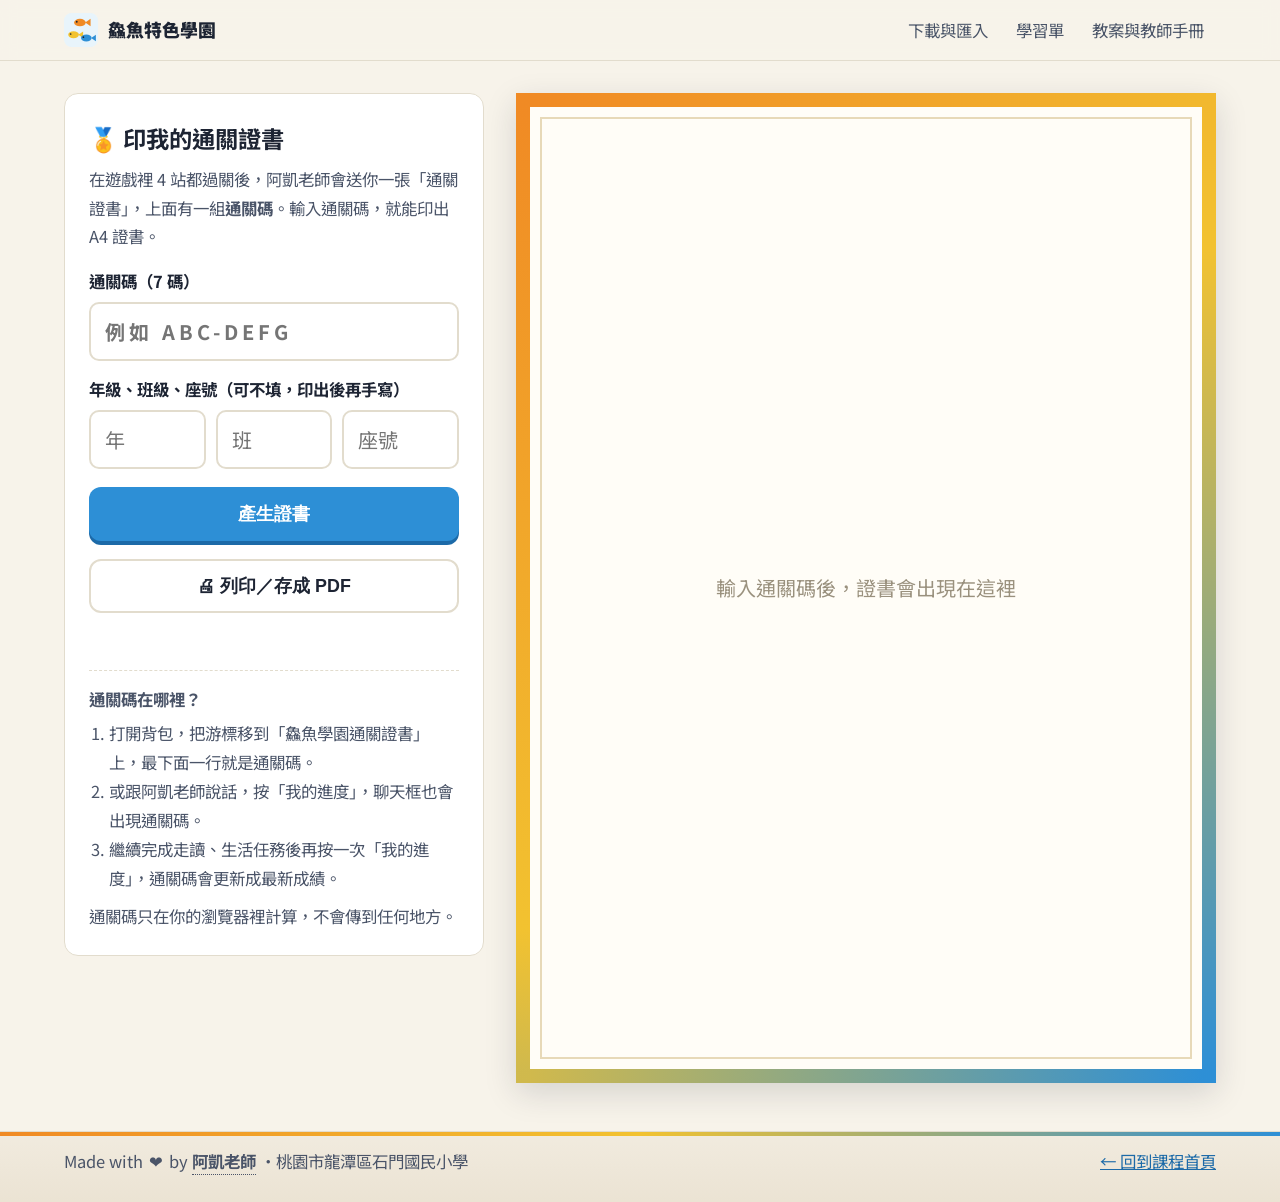
==== certificate.html @ 9cf29770 "feat: 課程網站 v1.2.0，新增通關證書列印頁、教案與教師手冊、遊戲實景截圖 - 印通關證書：輸入遊戲中的 7 碼通關碼，產生含校徽的 A4 證書（只在瀏覽器計算，不傳送資料） - 教案與教師" ====
<!doctype html>
<html lang="zh-Hant-TW">
<head>
<meta charset="utf-8">
<meta name="viewport" content="width=device-width, initial-scale=1">
<title>通關證書｜鱻魚特色學園</title>
<meta name="description" content="輸入在 Minecraft 教育版「鱻魚特色學園」拿到的通關碼，印出自己的 A4 通關證書。">
<link rel="icon" href="assets/icon.svg" type="image/svg+xml">
<link rel="preconnect" href="https://fonts.googleapis.com">
<link rel="preconnect" href="https://fonts.gstatic.com" crossorigin>
<link href="https://fonts.googleapis.com/css2?family=Noto+Sans+TC:wght@400;700;900&family=Noto+Serif+TC:wght@700;900&display=swap" rel="stylesheet">
<link rel="stylesheet" href="style.css?v=1.2.0">
<style>
  .cert-page { display: grid; grid-template-columns: minmax(300px, 420px) 1fr; gap: 32px; align-items: start; padding-top: 32px; padding-bottom: 48px; }
  .cert-form { background: var(--paper); border: 1px solid var(--line); border-radius: var(--radius); padding: 24px; position: sticky; top: 84px; }
  .cert-form h1 { font-size: var(--fs-lg); margin: 0 0 6px; }
  .cert-form p { color: var(--ink-soft); font-size: var(--fs-sm); margin: 0 0 16px; }
  .cert-form label { display: block; font-weight: 700; margin: 14px 0 6px; font-size: var(--fs-sm); }
  .cert-form input { width: 100%; font: inherit; font-size: var(--fs-md); padding: 10px 14px; border: 2px solid var(--line); border-radius: 10px; min-height: 48px; background: #fff; }
  .cert-form input:focus { outline: none; border-color: var(--water); }
  #code { letter-spacing: .2em; text-transform: uppercase; font-weight: 700; }
  .who-row { display: grid; grid-template-columns: repeat(3, 1fr); gap: 10px; }
  .cert-form .btn { width: 100%; justify-content: center; margin-top: 18px; }
  .msg { margin-top: 12px; font-size: var(--fs-sm); min-height: 1.6em; }
  .msg.err { color: #b3352a; font-weight: 700; }
  .how { margin-top: 18px; padding-top: 14px; border-top: 1px dashed var(--line); font-size: var(--fs-sm); color: var(--ink-soft); }
  .how ol { padding-left: 20px; margin: 6px 0 0; }

  /* 證書本體：A4 直式比例 */
  .cert-wrap { display: flex; justify-content: center; }
  .cert { width: min(100%, 820px); aspect-ratio: 210 / 297; background: #fffdf7; position: relative; padding: 6% 7%; box-shadow: 0 10px 30px rgba(29, 36, 51, .15);
          border: 14px solid transparent; border-image: linear-gradient(135deg, var(--fish), var(--sun), var(--water)) 1; display: flex; flex-direction: column; }
  .cert::before { content: ""; position: absolute; inset: 10px; border: 2px solid #e7d9b8; pointer-events: none; }
  .cert .top { display: flex; align-items: center; justify-content: center; gap: 16px; }
  .cert .top img { width: clamp(56px, 10%, 90px); height: auto; }
  .cert .school { font-family: "Noto Serif TC", serif; font-size: clamp(1rem, 2.2vw, 1.5rem); font-weight: 900; color: var(--ink); }
  .cert h2 { font-family: "Noto Serif TC", serif; text-align: center; font-size: clamp(1.8rem, 5vw, 3.2rem); margin: 4% 0 1%; letter-spacing: .12em; color: #8a5a12; }
  .cert .sub2 { text-align: center; color: var(--ink-soft); font-size: clamp(.85rem, 1.6vw, 1.05rem); margin: 0 0 4%; }
  .cert .name { text-align: center; font-size: clamp(1rem, 2.4vw, 1.5rem); margin: 0 0 3%; }
  .cert .name b { display: inline-block; min-width: 3em; border-bottom: 2px solid var(--ink); text-align: center; }
  .cert .lead2 { font-size: clamp(.9rem, 1.9vw, 1.15rem); margin: 0 0 2%; }
  .cert table { width: 100%; border-collapse: collapse; font-size: clamp(.85rem, 1.8vw, 1.1rem); }
  .cert td { padding: 1.1% 2%; border-bottom: 1px dashed #e2d6bd; }
  .cert td:last-child { text-align: right; font-weight: 700; white-space: nowrap; }
  .cert .ok { color: #2f7d32; } .cert .no { color: #a0a0a0; }
  .cert .foot { margin-top: auto; display: flex; justify-content: space-between; align-items: flex-end; gap: 12px; font-size: clamp(.8rem, 1.6vw, 1rem); }
  .cert .sign { text-align: right; }
  .cert .sign strong { font-family: "Noto Serif TC", serif; font-size: clamp(1rem, 2.2vw, 1.4rem); }
  .cert .code { color: #8a8a8a; font-size: clamp(.7rem, 1.3vw, .85rem); }
  .cert.empty { display: grid; place-items: center; color: #9a917e; text-align: center; font-size: var(--fs-md); }
  @media (max-width: 900px) { .cert-page { grid-template-columns: 1fr; } .cert-form { position: static; } }
  @media print {
    @page { size: A4; margin: 0; }
    html, body { background: #fff; }
    .topbar, .cert-form, .site-footer, .legal { display: none !important; }
    .cert-page { display: block; padding: 0; max-width: none; }
    .cert { width: 210mm; height: 297mm; aspect-ratio: auto; box-shadow: none; padding: 18mm 20mm; }
    .cert table { font-size: 13pt; } .cert h2 { font-size: 34pt; } .cert .school { font-size: 16pt; }
    .cert .name { font-size: 16pt; } .cert .lead2 { font-size: 13pt; } .cert .foot { font-size: 12pt; }
    * { -webkit-print-color-adjust: exact; print-color-adjust: exact; }
  }
</style>
</head>
<body>
<header class="topbar">
  <div class="wrap">
    <a class="brand" href="index.html"><img src="assets/icon.svg" alt="">鱻魚特色學園</a>
    <nav class="topnav" aria-label="頁面導覽">
      <a href="index.html#download">下載與匯入</a>
      <a href="sheets.html">學習單</a>
      <a href="lesson.html">教案與教師手冊</a>
    </nav>
  </div>
</header>

<main class="wrap cert-page">
  <form class="cert-form" id="form" autocomplete="off">
    <h1>🏅 印我的通關證書</h1>
    <p>在遊戲裡 4 站都過關後，阿凱老師會送你一張「通關證書」，上面有一組<strong>通關碼</strong>。輸入通關碼，就能印出 A4 證書。</p>
    <label for="code">通關碼（7 碼）</label>
    <input id="code" inputmode="text" maxlength="9" placeholder="例如 ABC-DEFG" required>
    <label>年級、班級、座號（可不填，印出後再手寫）</label>
    <div class="who-row">
      <input id="grade" inputmode="numeric" maxlength="2" placeholder="年">
      <input id="cls" inputmode="numeric" maxlength="3" placeholder="班">
      <input id="seat" inputmode="numeric" maxlength="3" placeholder="座號">
    </div>
    <button class="btn btn-main" type="submit">產生證書</button>
    <button class="btn btn-ghost" type="button" id="print" disabled>🖨 列印／存成 PDF</button>
    <div class="msg" id="msg" role="status"></div>
    <div class="how">
      <strong>通關碼在哪裡？</strong>
      <ol>
        <li>打開背包，把游標移到「鱻魚學園通關證書」上，最下面一行就是通關碼。</li>
        <li>或跟阿凱老師說話，按「我的進度」，聊天框也會出現通關碼。</li>
        <li>繼續完成走讀、生活任務後再按一次「我的進度」，通關碼會更新成最新成績。</li>
      </ol>
      <p style="margin:10px 0 0">通關碼只在你的瀏覽器裡計算，不會傳到任何地方。</p>
    </div>
  </form>

  <div class="cert-wrap">
    <article class="cert empty" id="cert"><div>輸入通關碼後，證書會出現在這裡</div></article>
  </div>
</main>

<footer class="site-footer">
  <div class="footer-bottom">
    <p class="site-credit">Made with <span class="site-credit__heart" aria-label="愛心">❤️</span> by
      <a href="https://www.smes.tyc.edu.tw/modules/school/index.php?department_id=2&zone_id=0&page_id=2&content_id=11&type=news&from_op=all_news#a5" target="_blank" rel="noopener noreferrer" class="site-credit__author">阿凱老師</a>
      <span class="footer-school"><span class="footer-dot" aria-hidden="true">・</span>桃園市龍潭區石門國民小學</span></p>
    <p><a href="index.html">← 回到課程首頁</a></p>
  </div>
</footer>

<script>
  // 解碼規則和遊戲裡的 certCode()（scripts/akai-gm.src.js）一致，改一邊要一起改另一邊
  const ABC = '23456789ABCDEFGHJKLMNPQRSTUVWXYZ';
  const FIELDS = [['stations', 5], ['landmarks', 7], ['walk', 8], ['recycle', 100], ['power', 2], ['eco', 5], ['walk100m', 100], ['solar', 2], ['ac', 2]];
  const M = 134217728n, A = 48271n, B = 9177n;
  let inv = A; for (let i = 0; i < 6; i++) inv = (inv * (2n - A * inv)) % M;   // A 的模反元素（2^27，A 為奇數）
  inv = ((inv % M) + M) % M;
  function decode(raw) {
    const s = raw.toUpperCase().replace(/[^0-9A-Z]/g, '');
    if (s.length !== 7) return null;
    const d = [...s].map((c) => ABC.indexOf(c));
    if (d.some((x) => x < 0)) return null;
    const check = d.slice(0, 6).reduce((t, x, i) => t + x * (i + 1), 0) % 32;
    if (check !== d[6]) return null;
    let n = 0n; for (const x of d.slice(0, 6)) n = n * 32n + BigInt(x);
    if (n >= M) return null;
    n = (((n - B) % M + M) % M) * inv % M;
    const out = {};
    for (const [k, r] of [...FIELDS].reverse()) { out[k] = Number(n % BigInt(r)); n /= BigInt(r); }
    return n === 0n ? out : null;
  }
  const $ = (id) => document.getElementById(id);
  const esc = (s) => String(s).replace(/[&<>"]/g, (c) => ({ '&': '&amp;', '<': '&lt;', '>': '&gt;', '"': '&quot;' }[c]));
  const mark = (b) => b ? '<span class="ok">✔ 完成</span>' : '<span class="no">－</span>';
  function render(v, code) {
    const today = new Date();
    const roc = `中華民國 ${today.getFullYear() - 1911} 年 ${today.getMonth() + 1} 月 ${today.getDate()} 日`;
    const blank = (x) => x ? esc(x) : '&nbsp;&nbsp;&nbsp;';
    $('cert').className = 'cert';
    $('cert').innerHTML = `
      <div class="top"><img src="assets/school-logo.png" alt="石門國小校徽"><span class="school">桃園市龍潭區石門國民小學</span></div>
      <h2>通關證書</h2>
      <p class="sub2">Minecraft 教育版・鱻魚特色學園</p>
      <p class="name"><b>${blank($('grade').value)}</b> 年 <b>${blank($('cls').value)}</b> 班 <b>${blank($('seat').value)}</b> 號</p>
      <p class="lead2">在「鱻魚特色學園」課程世界中，完成了以下挑戰：</p>
      <table>
        <tr><td>鱻魚學園 4 站闖關</td><td>${v.stations} / 4 站</td></tr>
        <tr><td>石門地圖景點打卡</td><td>${v.landmarks} / 6 個</td></tr>
        <tr><td>環境教育走讀</td><td>${v.walk} / 7 站</td></tr>
        <tr><td>垃圾分類</td><td>${v.recycle >= 99 ? '99 件以上' : v.recycle + ' 件'}</td></tr>
        <tr><td>隨手關燈</td><td>${mark(v.power)}</td></tr>
        <tr><td>冷氣調到 26～28 度</td><td>${mark(v.ac)}</td></tr>
        <tr><td>太陽能小站</td><td>${mark(v.solar)}</td></tr>
        <tr><td>生態觀察家</td><td>${v.eco} / 4 種生物</td></tr>
        <tr><td>綠色交通（步行）</td><td>約 ${(v.walk100m * 100).toLocaleString()} 公尺</td></tr>
      </table>
      <div class="foot">
        <div><div>${roc}</div><div class="code">通關碼 ${esc(code)}</div></div>
        <div class="sign">頒發<br><strong>關主 阿凱老師</strong></div>
      </div>`;
    $('print').disabled = false;
  }
  $('code').addEventListener('input', (e) => {
    const s = e.target.value.toUpperCase().replace(/[^0-9A-Z]/g, '').slice(0, 7);
    e.target.value = s.length > 3 ? `${s.slice(0, 3)}-${s.slice(3)}` : s;
  });
  $('form').addEventListener('submit', (e) => {
    e.preventDefault();
    const v = decode($('code').value);
    if (!v) { $('msg').className = 'msg err'; $('msg').textContent = '通關碼不正確，請再對一次（共 7 碼，不會有 0、1、I、O）'; return; }
    $('msg').className = 'msg'; $('msg').textContent = '證書做好了！可以按「列印／存成 PDF」。';
    render(v, $('code').value);
    if (innerWidth < 900) $('cert').scrollIntoView({ behavior: 'smooth', block: 'start' });
  });
  $('print').addEventListener('click', () => window.print());
</script>
</body>
</html>
---- style.css ----
/* 鱻魚特色學園 課程入口網站 */
:root {
  --bg: #f7f3ea;
  --paper: #ffffff;
  --ink: #1d2433;
  --ink-soft: #4a5468;
  --line: #e2dccd;
  --water: #2d8fd6;
  --water-deep: #1c6aa8;
  --fish: #f08a24;
  --sun: #f2c230;
  --leaf: #4f9a4a;
  --red: #d9483b;
  --radius: 14px;
  /* 桌機善用寬度：1900px 螢幕每側留白約 3%，不再擠在 1120px 窄欄 */
  --max: min(1360px, 94vw);
  /* 字級階梯（rem，跟著根字級在平板／桌機一起放大） */
  --fs-xs: .9rem;
  --fs-sm: .92rem;
  --fs-base: 1rem;
  --fs-md: 1.12rem;
  --fs-lg: 1.3rem;
}
* { box-sizing: border-box; }
html { scroll-behavior: smooth; font-size: var(--fs-base); }
@media (min-width: 768px) { html { font-size: var(--fs-base); } }
@media (min-width: 1200px) { html { font-size: var(--fs-md); } }
body {
  margin: 0;
  background: var(--bg);
  color: var(--ink);
  font: var(--fs-base)/1.75 "Noto Sans TC", system-ui, -apple-system, "Microsoft JhengHei", sans-serif;
}
img { max-width: 100%; display: block; }
a { color: var(--water-deep); }
.wrap { max-width: var(--max); margin: 0 auto; padding: 0 clamp(16px, 2vw, 28px); }

/* 頂部導覽 */
.topbar { position: sticky; top: 0; z-index: 10; background: rgba(247, 243, 234, .92); backdrop-filter: blur(8px); border-bottom: 1px solid var(--line); }
.topbar .wrap { display: flex; align-items: center; gap: 16px; min-height: 60px; }
.brand { display: flex; align-items: center; gap: 10px; font-weight: 900; text-decoration: none; color: var(--ink); white-space: nowrap; }
.brand img { width: 34px; height: 34px; }
.topnav { display: flex; gap: 4px; margin-left: auto; overflow-x: auto; scrollbar-width: none; }
.topnav::-webkit-scrollbar { display: none; }
.topnav a { padding: 6px 12px; border-radius: 999px; text-decoration: none; color: var(--ink-soft); font-size: var(--fs-sm); white-space: nowrap; }
.topnav a:hover { background: #ebe4d4; color: var(--ink); }

/* 首屏 */
.hero { padding: 56px 0 40px; }
.hero .stats { margin-top: 36px; }
.hero .hero-grid { display: grid; grid-template-columns: 1.05fr 1fr; gap: 44px; align-items: center; }
.eyebrow { display: inline-block; font-size: var(--fs-sm); font-weight: 700; color: var(--water-deep); background: #dcecf8; padding: 4px 12px; border-radius: 999px; }
.hero h1 { font-size: clamp(2.4rem, 5vw, 3.8rem); line-height: 1.15; margin: 14px 0 12px; letter-spacing: .02em; }
.hero h1 .fishword { color: var(--fish); }
.hero p.lead { font-size: var(--fs-md); color: var(--ink-soft); margin: 0 0 24px; }
.cta { display: flex; flex-wrap: wrap; gap: 12px; }
.btn { display: inline-flex; align-items: center; gap: 8px; padding: 13px 22px; border-radius: 12px; font-weight: 700; text-decoration: none; border: 2px solid transparent; font-size: var(--fs-base); cursor: pointer; }
.btn-main { background: var(--water); color: #fff; box-shadow: 0 4px 0 var(--water-deep); }
.btn-main:hover { transform: translateY(1px); box-shadow: 0 3px 0 var(--water-deep); }
.btn-ghost { background: var(--paper); color: var(--ink); border-color: var(--line); }
.btn-ghost:hover { border-color: var(--ink-soft); }
.hero small { display: block; margin-top: 14px; color: var(--ink-soft); font-size: var(--fs-sm); }
.shot { border-radius: var(--radius); overflow: hidden; border: 4px solid #fff; box-shadow: 0 10px 30px rgba(29, 36, 51, .14); background: #cfe6f5; }
.shot figcaption { font-size: var(--fs-sm); color: var(--ink-soft); background: #fff; padding: 6px 12px; }

/* 數字條 */
.stats { display: grid; grid-template-columns: repeat(5, 1fr); gap: 12px; margin: 8px 0 0; padding: 0; list-style: none; }
.stats li { background: var(--paper); border: 1px solid var(--line); border-radius: var(--radius); padding: 14px 10px; text-align: center; }
.stats b { display: block; font-size: clamp(1.8rem, 2.4vw, 2.6rem); line-height: 1.1; color: var(--water-deep); }
.stats span { font-size: var(--fs-sm); color: var(--ink-soft); }

/* 區塊 */
section.block { padding: 56px 0; }
section.alt { background: #efe8d9; }
.block h2 { font-size: clamp(1.6rem, 2.6vw, 2.5rem); margin: 0 0 6px; }
.block .sub { color: var(--ink-soft); margin: 0 0 28px; }
.cards { display: grid; grid-template-columns: repeat(auto-fill, minmax(230px, 1fr)); gap: 18px; }
.card { background: var(--paper); border: 1px solid var(--line); border-radius: var(--radius); padding: 22px; border-top: 6px solid var(--c, var(--water)); }
.card h3 { margin: 0 0 6px; font-size: var(--fs-lg); }
.card p { margin: 0 0 8px; color: var(--ink-soft); font-size: var(--fs-sm); }
.card ul { margin: 0; padding-left: 20px; font-size: var(--fs-sm); }
.tag { display: inline-block; font-size: var(--fs-xs); font-weight: 700; padding: 2px 10px; border-radius: 999px; background: #eef3f8; color: var(--water-deep); margin-bottom: 8px; }

.gallery { display: grid; grid-template-columns: 1.7fr 1fr; gap: 18px; margin-top: 28px; }
.gallery .shot { display: flex; flex-direction: column; }
.gallery img { width: 100%; height: clamp(220px, 22vw, 360px); object-fit: cover; }

/* 課程流程 */
.lessons { display: grid; grid-template-columns: repeat(3, 1fr); gap: 18px; counter-reset: l; }
.lesson { background: var(--paper); border-radius: var(--radius); border: 1px solid var(--line); padding: 22px; position: relative; }
.lesson .no { font-weight: 900; color: #fff; background: var(--fish); display: inline-block; padding: 2px 12px; border-radius: 8px; font-size: var(--fs-sm); }
.lesson h3 { margin: 10px 0 8px; font-size: var(--fs-lg); }
.lesson ol { margin: 0; padding-left: 20px; font-size: var(--fs-sm); }
.lesson ol li { margin-bottom: 4px; }
.note { background: #fff7df; border: 1px solid #f0dd9b; border-radius: 12px; padding: 12px 16px; font-size: var(--fs-sm); margin-top: 20px; }

/* 下載步驟 */
.steps-grid { display: grid; grid-template-columns: 1fr 1fr; gap: 18px; }
.steps { background: var(--paper); border: 1px solid var(--line); border-radius: var(--radius); padding: 22px; }
.steps h3 { margin: 0 0 10px; display: flex; align-items: center; gap: 8px; }
.steps ol { margin: 0; padding-left: 22px; }
.steps li { margin-bottom: 6px; }
.badge-warn { font-size: var(--fs-xs); background: #fde8e4; color: #a33a2e; padding: 2px 10px; border-radius: 999px; font-weight: 700; }
.download-box { display: flex; flex-wrap: wrap; align-items: center; gap: 18px; background: var(--paper); border: 2px dashed var(--water); border-radius: var(--radius); padding: 20px 22px; margin-bottom: 22px; }
.download-box .meta { flex: 1 1 260px; }
.download-box .meta strong { font-size: var(--fs-md); }
.download-box .meta span { display: block; color: var(--ink-soft); font-size: var(--fs-sm); }

/* 表格 */
.table-scroll { overflow-x: auto; border: 1px solid var(--line); border-radius: 12px; background: var(--paper); }
table { border-collapse: collapse; width: 100%; font-size: var(--fs-sm); }
th, td { text-align: left; padding: 10px 14px; border-bottom: 1px solid var(--line); vertical-align: top; }
th { background: #f3eee2; white-space: nowrap; }
tr:last-child td { border-bottom: 0; }
code { background: #eef0f4; padding: 2px 6px; border-radius: 6px; font-size: 1em; word-break: break-all; }

/* 常見問題 */
.faq details { background: var(--paper); border: 1px solid var(--line); border-radius: 12px; padding: 14px 18px; margin-bottom: 10px; }
.faq summary { font-weight: 700; cursor: pointer; }
.faq details p { margin: 8px 0 0; color: var(--ink-soft); font-size: var(--fs-sm); }

/* 頁尾 */
.site-footer { margin-top: 0; background: linear-gradient(#f1ebdf, #ebe3d3); border-top: 1px solid var(--line); position: relative; }
.site-footer::before { content: ""; position: absolute; left: 0; right: 0; top: 0; height: 4px; background: linear-gradient(90deg, var(--fish), var(--sun), var(--water)); }
.footer-inner { max-width: var(--max); margin: 0 auto; padding: 40px clamp(16px, 2vw, 28px) 24px; display: grid; grid-template-columns: 1.1fr 2fr 1fr; gap: 28px; }
.footer-brand { display: flex; gap: 12px; align-items: flex-start; }
.footer-brand img { width: 48px; height: 48px; border-radius: 12px; box-shadow: 0 3px 10px rgba(0, 0, 0, .12); }
.footer-brand strong { display: block; font-size: var(--fs-md); }
.footer-brand span { font-size: var(--fs-sm); color: var(--ink-soft); }
.footer-points { list-style: none; margin: 0; padding: 0; display: grid; grid-template-columns: repeat(3, 1fr); gap: 14px; }
.footer-points li { display: flex; gap: 10px; }
.fp-icon { font-size: var(--fs-lg); line-height: 1.3; }
.footer-points strong { display: block; font-size: var(--fs-sm); }
.footer-points small { color: var(--ink-soft); font-size: var(--fs-sm); line-height: 1.6; display: block; }
.footer-links { display: flex; flex-direction: column; gap: 6px; }
.footer-links a { text-decoration: none; color: var(--ink); font-size: var(--fs-sm); }
.footer-links a:hover { color: var(--water-deep); }
.footer-bottom { max-width: var(--max); margin: 0 auto; padding: 14px clamp(16px, 2vw, 28px) 26px; border-top: 1px solid #ddd3bf; display: flex; justify-content: space-between; align-items: center; gap: 12px; flex-wrap: wrap; font-size: var(--fs-sm); color: var(--ink-soft); }
.footer-bottom p { margin: 0; }
.site-credit__heart { display: inline-block; margin: 0 2px; }
.site-credit__author { color: inherit; text-decoration: none; border-bottom: 1px dotted currentColor; padding-bottom: 1px; font-weight: 700; }
.site-credit__author:hover { color: var(--fish); border-bottom-color: var(--fish); }
.version-tag { background: rgba(255, 255, 255, .7); border: 1px solid #d8cdb6; border-radius: 999px; padding: 2px 12px; font-size: var(--fs-xs); }
.legal { max-width: var(--max); margin: 0 auto; padding: 0 clamp(16px, 2vw, 28px) 22px; font-size: var(--fs-xs); color: #7a7262; }

/* 平板 */
@media (max-width: 900px) {
  .hero .hero-grid { grid-template-columns: 1fr; gap: 28px; }
  .stats { grid-template-columns: repeat(3, 1fr); }
  .lessons { grid-template-columns: 1fr; }
  .footer-inner { grid-template-columns: 1fr 1fr; }
  .footer-points { grid-column: 1 / -1; order: 3; }
}
/* 手機 */
@media (max-width: 640px) {
  .wrap { padding: 0 16px; }
  .topnav { display: none; }
  .hero { padding: 32px 0 24px; }
  .stats { grid-template-columns: repeat(2, 1fr); }
  .stats li:last-child { grid-column: 1 / -1; }
  .steps-grid, .gallery { grid-template-columns: 1fr; }
  .gallery .tall { grid-row: auto; }
  .btn { width: 100%; justify-content: center; }
  section.block { padding: 40px 0; }
  .footer-inner { grid-template-columns: 1fr; padding: 32px 16px 20px; }
  .footer-points { grid-template-columns: 1fr; }
  .footer-links { flex-direction: row; flex-wrap: wrap; }
  .footer-links a { background: rgba(255, 255, 255, .7); border: 1px solid #d8cdb6; border-radius: 999px; padding: 6px 14px; }
  .footer-bottom { flex-direction: column; text-align: center; padding: 14px 16px 24px; }
  .footer-dot { display: none; }
  .footer-school { display: block; }
}
@media print {
  .topbar, .site-footer, .legal, .no-print { display: none !important; }
}
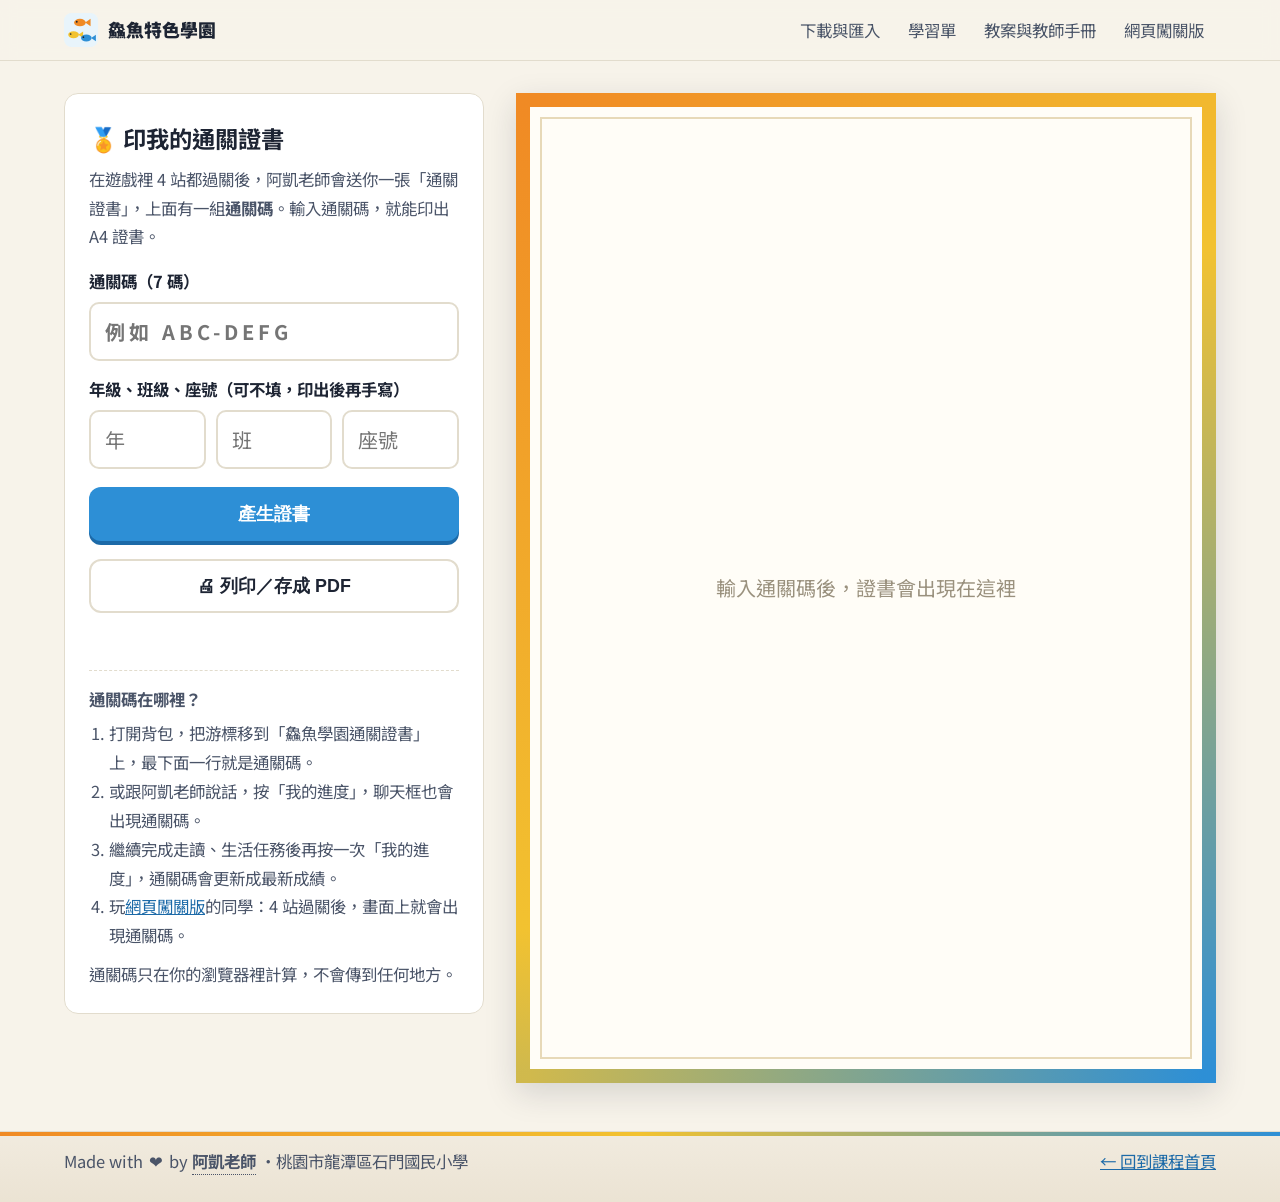
==== commit e98ea306: "feat: 新增網頁闖關版與 360° 虛擬導覽 - quest.html：4 站 12 題問答，阿凱老師語音、低年級每站 1 題模式，過關產生通關碼 - tour.html：9 個遊戲內拍攝的 36" ====
--- a/certificate.html
+++ b/certificate.html
@@ -9,7 +9,7 @@
 <link rel="preconnect" href="https://fonts.googleapis.com">
 <link rel="preconnect" href="https://fonts.gstatic.com" crossorigin>
 <link href="https://fonts.googleapis.com/css2?family=Noto+Sans+TC:wght@400;700;900&family=Noto+Serif+TC:wght@700;900&display=swap" rel="stylesheet">
-<link rel="stylesheet" href="style.css?v=1.2.0">
+<link rel="stylesheet" href="style.css?v=1.3.0">
 <style>
   .cert-page { display: grid; grid-template-columns: minmax(300px, 420px) 1fr; gap: 32px; align-items: start; padding-top: 32px; padding-bottom: 48px; }
   .cert-form { background: var(--paper); border: 1px solid var(--line); border-radius: var(--radius); padding: 24px; position: sticky; top: 84px; }
@@ -69,6 +69,7 @@
       <a href="index.html#download">下載與匯入</a>
       <a href="sheets.html">學習單</a>
       <a href="lesson.html">教案與教師手冊</a>
+      <a href="quest.html">網頁闖關版</a>
     </nav>
   </div>
 </header>
@@ -94,6 +95,7 @@
         <li>打開背包，把游標移到「鱻魚學園通關證書」上，最下面一行就是通關碼。</li>
         <li>或跟阿凱老師說話，按「我的進度」，聊天框也會出現通關碼。</li>
         <li>繼續完成走讀、生活任務後再按一次「我的進度」，通關碼會更新成最新成績。</li>
+        <li>玩<a href="quest.html">網頁闖關版</a>的同學：4 站過關後，畫面上就會出現通關碼。</li>
       </ol>
       <p style="margin:10px 0 0">通關碼只在你的瀏覽器裡計算，不會傳到任何地方。</p>
     </div>
@@ -107,7 +109,7 @@
 <footer class="site-footer">
   <div class="footer-bottom">
     <p class="site-credit">Made with <span class="site-credit__heart" aria-label="愛心">❤️</span> by
-      <a href="https://www.smes.tyc.edu.tw/modules/school/index.php?department_id=2&zone_id=0&page_id=2&content_id=11&type=news&from_op=all_news#a5" target="_blank" rel="noopener noreferrer" class="site-credit__author">阿凱老師</a>
+      <a href="https://cagoooo.github.io/Akai/" target="_blank" rel="noopener noreferrer" class="site-credit__author">阿凱老師</a>
       <span class="footer-school"><span class="footer-dot" aria-hidden="true">・</span>桃園市龍潭區石門國民小學</span></p>
     <p><a href="index.html">← 回到課程首頁</a></p>
   </div>
@@ -130,6 +132,12 @@
     let n = 0n; for (const x of d.slice(0, 6)) n = n * 32n + BigInt(x);
     if (n >= M) return null;
     n = (((n - B) % M + M) % M) * inv % M;
+    // 112,000,000 以上 = 網頁闖關版的碼（4 站已過關；只記景點數×8＋走讀數）
+    if (n >= 112000000n) {
+      const r = n - 112000000n;
+      if (r >= 56n) return null;
+      return { stations: 4, landmarks: Number(r / 8n), walk: Number(r % 8n), recycle: 0, power: 0, eco: 0, walk100m: 0, solar: 0, ac: 0, web: true };
+    }
     const out = {};
     for (const [k, r] of [...FIELDS].reverse()) { out[k] = Number(n % BigInt(r)); n /= BigInt(r); }
     return n === 0n ? out : null;
@@ -145,19 +153,20 @@
     $('cert').innerHTML = `
       <div class="top"><img src="assets/school-logo.png" alt="石門國小校徽"><span class="school">桃園市龍潭區石門國民小學</span></div>
       <h2>通關證書</h2>
-      <p class="sub2">Minecraft 教育版・鱻魚特色學園</p>
+      <p class="sub2">${v.web ? '鱻魚特色學園・網頁闖關版' : 'Minecraft 教育版・鱻魚特色學園'}</p>
       <p class="name"><b>${blank($('grade').value)}</b> 年 <b>${blank($('cls').value)}</b> 班 <b>${blank($('seat').value)}</b> 號</p>
-      <p class="lead2">在「鱻魚特色學園」課程世界中，完成了以下挑戰：</p>
+      <p class="lead2">${v.web ? '在「鱻魚特色學園」網頁闖關版與 360° 虛擬導覽中，完成了以下挑戰：' : '在「鱻魚特色學園」課程世界中，完成了以下挑戰：'}</p>
       <table>
         <tr><td>鱻魚學園 4 站闖關</td><td>${v.stations} / 4 站</td></tr>
-        <tr><td>石門地圖景點打卡</td><td>${v.landmarks} / 6 個</td></tr>
+        <tr><td>石門地圖景點${v.web ? '導覽' : '打卡'}</td><td>${v.landmarks} / 6 個</td></tr>
         <tr><td>環境教育走讀</td><td>${v.walk} / 7 站</td></tr>
+        ${v.web ? '' : `
         <tr><td>垃圾分類</td><td>${v.recycle >= 99 ? '99 件以上' : v.recycle + ' 件'}</td></tr>
         <tr><td>隨手關燈</td><td>${mark(v.power)}</td></tr>
         <tr><td>冷氣調到 26～28 度</td><td>${mark(v.ac)}</td></tr>
         <tr><td>太陽能小站</td><td>${mark(v.solar)}</td></tr>
         <tr><td>生態觀察家</td><td>${v.eco} / 4 種生物</td></tr>
-        <tr><td>綠色交通（步行）</td><td>約 ${(v.walk100m * 100).toLocaleString()} 公尺</td></tr>
+        <tr><td>綠色交通（步行）</td><td>約 ${(v.walk100m * 100).toLocaleString()} 公尺</td></tr>`}
       </table>
       <div class="foot">
         <div><div>${roc}</div><div class="code">通關碼 ${esc(code)}</div></div>
@@ -178,6 +187,9 @@
     if (innerWidth < 900) $('cert').scrollIntoView({ behavior: 'smooth', block: 'start' });
   });
   $('print').addEventListener('click', () => window.print());
+  // 從網頁闖關版按「印證書」過來時，網址會帶 ?code=，直接幫忙填好並產生
+  const qc = new URLSearchParams(location.search).get('code');
+  if (qc) { $('code').value = qc.toUpperCase().slice(0, 9); $('form').requestSubmit ? $('form').requestSubmit() : $('form').dispatchEvent(new Event('submit')); }
 </script>
 </body>
 </html>
--- a/style.css
+++ b/style.css
@@ -1,175 +1,189 @@
-/* 鱻魚特色學園 課程入口網站 */
-:root {
-  --bg: #f7f3ea;
-  --paper: #ffffff;
-  --ink: #1d2433;
-  --ink-soft: #4a5468;
-  --line: #e2dccd;
-  --water: #2d8fd6;
-  --water-deep: #1c6aa8;
-  --fish: #f08a24;
-  --sun: #f2c230;
-  --leaf: #4f9a4a;
-  --red: #d9483b;
-  --radius: 14px;
-  /* 桌機善用寬度：1900px 螢幕每側留白約 3%，不再擠在 1120px 窄欄 */
-  --max: min(1360px, 94vw);
-  /* 字級階梯（rem，跟著根字級在平板／桌機一起放大） */
-  --fs-xs: .9rem;
-  --fs-sm: .92rem;
-  --fs-base: 1rem;
-  --fs-md: 1.12rem;
-  --fs-lg: 1.3rem;
-}
-* { box-sizing: border-box; }
-html { scroll-behavior: smooth; font-size: var(--fs-base); }
-@media (min-width: 768px) { html { font-size: var(--fs-base); } }
-@media (min-width: 1200px) { html { font-size: var(--fs-md); } }
-body {
-  margin: 0;
-  background: var(--bg);
-  color: var(--ink);
-  font: var(--fs-base)/1.75 "Noto Sans TC", system-ui, -apple-system, "Microsoft JhengHei", sans-serif;
-}
-img { max-width: 100%; display: block; }
-a { color: var(--water-deep); }
-.wrap { max-width: var(--max); margin: 0 auto; padding: 0 clamp(16px, 2vw, 28px); }
-
-/* 頂部導覽 */
-.topbar { position: sticky; top: 0; z-index: 10; background: rgba(247, 243, 234, .92); backdrop-filter: blur(8px); border-bottom: 1px solid var(--line); }
-.topbar .wrap { display: flex; align-items: center; gap: 16px; min-height: 60px; }
-.brand { display: flex; align-items: center; gap: 10px; font-weight: 900; text-decoration: none; color: var(--ink); white-space: nowrap; }
-.brand img { width: 34px; height: 34px; }
-.topnav { display: flex; gap: 4px; margin-left: auto; overflow-x: auto; scrollbar-width: none; }
-.topnav::-webkit-scrollbar { display: none; }
-.topnav a { padding: 6px 12px; border-radius: 999px; text-decoration: none; color: var(--ink-soft); font-size: var(--fs-sm); white-space: nowrap; }
-.topnav a:hover { background: #ebe4d4; color: var(--ink); }
-
-/* 首屏 */
-.hero { padding: 56px 0 40px; }
-.hero .stats { margin-top: 36px; }
-.hero .hero-grid { display: grid; grid-template-columns: 1.05fr 1fr; gap: 44px; align-items: center; }
-.eyebrow { display: inline-block; font-size: var(--fs-sm); font-weight: 700; color: var(--water-deep); background: #dcecf8; padding: 4px 12px; border-radius: 999px; }
-.hero h1 { font-size: clamp(2.4rem, 5vw, 3.8rem); line-height: 1.15; margin: 14px 0 12px; letter-spacing: .02em; }
-.hero h1 .fishword { color: var(--fish); }
-.hero p.lead { font-size: var(--fs-md); color: var(--ink-soft); margin: 0 0 24px; }
-.cta { display: flex; flex-wrap: wrap; gap: 12px; }
-.btn { display: inline-flex; align-items: center; gap: 8px; padding: 13px 22px; border-radius: 12px; font-weight: 700; text-decoration: none; border: 2px solid transparent; font-size: var(--fs-base); cursor: pointer; }
-.btn-main { background: var(--water); color: #fff; box-shadow: 0 4px 0 var(--water-deep); }
-.btn-main:hover { transform: translateY(1px); box-shadow: 0 3px 0 var(--water-deep); }
-.btn-ghost { background: var(--paper); color: var(--ink); border-color: var(--line); }
-.btn-ghost:hover { border-color: var(--ink-soft); }
-.hero small { display: block; margin-top: 14px; color: var(--ink-soft); font-size: var(--fs-sm); }
-.shot { border-radius: var(--radius); overflow: hidden; border: 4px solid #fff; box-shadow: 0 10px 30px rgba(29, 36, 51, .14); background: #cfe6f5; }
-.shot figcaption { font-size: var(--fs-sm); color: var(--ink-soft); background: #fff; padding: 6px 12px; }
-
-/* 數字條 */
-.stats { display: grid; grid-template-columns: repeat(5, 1fr); gap: 12px; margin: 8px 0 0; padding: 0; list-style: none; }
-.stats li { background: var(--paper); border: 1px solid var(--line); border-radius: var(--radius); padding: 14px 10px; text-align: center; }
-.stats b { display: block; font-size: clamp(1.8rem, 2.4vw, 2.6rem); line-height: 1.1; color: var(--water-deep); }
-.stats span { font-size: var(--fs-sm); color: var(--ink-soft); }
-
-/* 區塊 */
-section.block { padding: 56px 0; }
-section.alt { background: #efe8d9; }
-.block h2 { font-size: clamp(1.6rem, 2.6vw, 2.5rem); margin: 0 0 6px; }
-.block .sub { color: var(--ink-soft); margin: 0 0 28px; }
-.cards { display: grid; grid-template-columns: repeat(auto-fill, minmax(230px, 1fr)); gap: 18px; }
-.card { background: var(--paper); border: 1px solid var(--line); border-radius: var(--radius); padding: 22px; border-top: 6px solid var(--c, var(--water)); }
-.card h3 { margin: 0 0 6px; font-size: var(--fs-lg); }
-.card p { margin: 0 0 8px; color: var(--ink-soft); font-size: var(--fs-sm); }
-.card ul { margin: 0; padding-left: 20px; font-size: var(--fs-sm); }
-.tag { display: inline-block; font-size: var(--fs-xs); font-weight: 700; padding: 2px 10px; border-radius: 999px; background: #eef3f8; color: var(--water-deep); margin-bottom: 8px; }
-
-.gallery { display: grid; grid-template-columns: 1.7fr 1fr; gap: 18px; margin-top: 28px; }
-.gallery .shot { display: flex; flex-direction: column; }
-.gallery img { width: 100%; height: clamp(220px, 22vw, 360px); object-fit: cover; }
-
-/* 課程流程 */
-.lessons { display: grid; grid-template-columns: repeat(3, 1fr); gap: 18px; counter-reset: l; }
-.lesson { background: var(--paper); border-radius: var(--radius); border: 1px solid var(--line); padding: 22px; position: relative; }
-.lesson .no { font-weight: 900; color: #fff; background: var(--fish); display: inline-block; padding: 2px 12px; border-radius: 8px; font-size: var(--fs-sm); }
-.lesson h3 { margin: 10px 0 8px; font-size: var(--fs-lg); }
-.lesson ol { margin: 0; padding-left: 20px; font-size: var(--fs-sm); }
-.lesson ol li { margin-bottom: 4px; }
-.note { background: #fff7df; border: 1px solid #f0dd9b; border-radius: 12px; padding: 12px 16px; font-size: var(--fs-sm); margin-top: 20px; }
-
-/* 下載步驟 */
-.steps-grid { display: grid; grid-template-columns: 1fr 1fr; gap: 18px; }
-.steps { background: var(--paper); border: 1px solid var(--line); border-radius: var(--radius); padding: 22px; }
-.steps h3 { margin: 0 0 10px; display: flex; align-items: center; gap: 8px; }
-.steps ol { margin: 0; padding-left: 22px; }
-.steps li { margin-bottom: 6px; }
-.badge-warn { font-size: var(--fs-xs); background: #fde8e4; color: #a33a2e; padding: 2px 10px; border-radius: 999px; font-weight: 700; }
-.download-box { display: flex; flex-wrap: wrap; align-items: center; gap: 18px; background: var(--paper); border: 2px dashed var(--water); border-radius: var(--radius); padding: 20px 22px; margin-bottom: 22px; }
-.download-box .meta { flex: 1 1 260px; }
-.download-box .meta strong { font-size: var(--fs-md); }
-.download-box .meta span { display: block; color: var(--ink-soft); font-size: var(--fs-sm); }
-
-/* 表格 */
-.table-scroll { overflow-x: auto; border: 1px solid var(--line); border-radius: 12px; background: var(--paper); }
-table { border-collapse: collapse; width: 100%; font-size: var(--fs-sm); }
-th, td { text-align: left; padding: 10px 14px; border-bottom: 1px solid var(--line); vertical-align: top; }
-th { background: #f3eee2; white-space: nowrap; }
-tr:last-child td { border-bottom: 0; }
-code { background: #eef0f4; padding: 2px 6px; border-radius: 6px; font-size: 1em; word-break: break-all; }
-
-/* 常見問題 */
-.faq details { background: var(--paper); border: 1px solid var(--line); border-radius: 12px; padding: 14px 18px; margin-bottom: 10px; }
-.faq summary { font-weight: 700; cursor: pointer; }
-.faq details p { margin: 8px 0 0; color: var(--ink-soft); font-size: var(--fs-sm); }
-
-/* 頁尾 */
-.site-footer { margin-top: 0; background: linear-gradient(#f1ebdf, #ebe3d3); border-top: 1px solid var(--line); position: relative; }
-.site-footer::before { content: ""; position: absolute; left: 0; right: 0; top: 0; height: 4px; background: linear-gradient(90deg, var(--fish), var(--sun), var(--water)); }
-.footer-inner { max-width: var(--max); margin: 0 auto; padding: 40px clamp(16px, 2vw, 28px) 24px; display: grid; grid-template-columns: 1.1fr 2fr 1fr; gap: 28px; }
-.footer-brand { display: flex; gap: 12px; align-items: flex-start; }
-.footer-brand img { width: 48px; height: 48px; border-radius: 12px; box-shadow: 0 3px 10px rgba(0, 0, 0, .12); }
-.footer-brand strong { display: block; font-size: var(--fs-md); }
-.footer-brand span { font-size: var(--fs-sm); color: var(--ink-soft); }
-.footer-points { list-style: none; margin: 0; padding: 0; display: grid; grid-template-columns: repeat(3, 1fr); gap: 14px; }
-.footer-points li { display: flex; gap: 10px; }
-.fp-icon { font-size: var(--fs-lg); line-height: 1.3; }
-.footer-points strong { display: block; font-size: var(--fs-sm); }
-.footer-points small { color: var(--ink-soft); font-size: var(--fs-sm); line-height: 1.6; display: block; }
-.footer-links { display: flex; flex-direction: column; gap: 6px; }
-.footer-links a { text-decoration: none; color: var(--ink); font-size: var(--fs-sm); }
-.footer-links a:hover { color: var(--water-deep); }
-.footer-bottom { max-width: var(--max); margin: 0 auto; padding: 14px clamp(16px, 2vw, 28px) 26px; border-top: 1px solid #ddd3bf; display: flex; justify-content: space-between; align-items: center; gap: 12px; flex-wrap: wrap; font-size: var(--fs-sm); color: var(--ink-soft); }
-.footer-bottom p { margin: 0; }
-.site-credit__heart { display: inline-block; margin: 0 2px; }
-.site-credit__author { color: inherit; text-decoration: none; border-bottom: 1px dotted currentColor; padding-bottom: 1px; font-weight: 700; }
-.site-credit__author:hover { color: var(--fish); border-bottom-color: var(--fish); }
-.version-tag { background: rgba(255, 255, 255, .7); border: 1px solid #d8cdb6; border-radius: 999px; padding: 2px 12px; font-size: var(--fs-xs); }
-.legal { max-width: var(--max); margin: 0 auto; padding: 0 clamp(16px, 2vw, 28px) 22px; font-size: var(--fs-xs); color: #7a7262; }
-
-/* 平板 */
-@media (max-width: 900px) {
-  .hero .hero-grid { grid-template-columns: 1fr; gap: 28px; }
-  .stats { grid-template-columns: repeat(3, 1fr); }
-  .lessons { grid-template-columns: 1fr; }
-  .footer-inner { grid-template-columns: 1fr 1fr; }
-  .footer-points { grid-column: 1 / -1; order: 3; }
-}
-/* 手機 */
-@media (max-width: 640px) {
-  .wrap { padding: 0 16px; }
-  .topnav { display: none; }
-  .hero { padding: 32px 0 24px; }
-  .stats { grid-template-columns: repeat(2, 1fr); }
-  .stats li:last-child { grid-column: 1 / -1; }
-  .steps-grid, .gallery { grid-template-columns: 1fr; }
-  .gallery .tall { grid-row: auto; }
-  .btn { width: 100%; justify-content: center; }
-  section.block { padding: 40px 0; }
-  .footer-inner { grid-template-columns: 1fr; padding: 32px 16px 20px; }
-  .footer-points { grid-template-columns: 1fr; }
-  .footer-links { flex-direction: row; flex-wrap: wrap; }
-  .footer-links a { background: rgba(255, 255, 255, .7); border: 1px solid #d8cdb6; border-radius: 999px; padding: 6px 14px; }
-  .footer-bottom { flex-direction: column; text-align: center; padding: 14px 16px 24px; }
-  .footer-dot { display: none; }
-  .footer-school { display: block; }
-}
-@media print {
-  .topbar, .site-footer, .legal, .no-print { display: none !important; }
-}
+/* 鱻魚特色學園 課程入口網站 */
+:root {
+  --bg: #f7f3ea;
+  --paper: #ffffff;
+  --ink: #1d2433;
+  --ink-soft: #4a5468;
+  --line: #e2dccd;
+  --water: #2d8fd6;
+  --water-deep: #1c6aa8;
+  --fish: #f08a24;
+  --sun: #f2c230;
+  --leaf: #4f9a4a;
+  --red: #d9483b;
+  --radius: 14px;
+  /* 桌機善用寬度：1900px 螢幕每側留白約 3%，不再擠在 1120px 窄欄 */
+  --max: min(1360px, 94vw);
+  /* 字級階梯（rem，跟著根字級在平板／桌機一起放大） */
+  --fs-xs: .9rem;
+  --fs-sm: .92rem;
+  --fs-base: 1rem;
+  --fs-md: 1.12rem;
+  --fs-lg: 1.3rem;
+}
+* { box-sizing: border-box; }
+html { scroll-behavior: smooth; font-size: var(--fs-base); }
+@media (min-width: 768px) { html { font-size: var(--fs-base); } }
+@media (min-width: 1200px) { html { font-size: var(--fs-md); } }
+body {
+  margin: 0;
+  background: var(--bg);
+  color: var(--ink);
+  font: var(--fs-base)/1.75 "Noto Sans TC", system-ui, -apple-system, "Microsoft JhengHei", sans-serif;
+}
+img { max-width: 100%; display: block; }
+a { color: var(--water-deep); }
+.wrap { max-width: var(--max); margin: 0 auto; padding: 0 clamp(16px, 2vw, 28px); }
+
+/* 頂部導覽 */
+.topbar { position: sticky; top: 0; z-index: 10; background: rgba(247, 243, 234, .92); backdrop-filter: blur(8px); border-bottom: 1px solid var(--line); }
+.topbar .wrap { display: flex; align-items: center; gap: 16px; min-height: 60px; }
+.brand { display: flex; align-items: center; gap: 10px; font-weight: 900; text-decoration: none; color: var(--ink); white-space: nowrap; }
+.brand img { width: 34px; height: 34px; }
+.topnav { display: flex; gap: 4px; margin-left: auto; overflow-x: auto; scrollbar-width: none; }
+.topnav::-webkit-scrollbar { display: none; }
+.topnav a { padding: 6px 12px; border-radius: 999px; text-decoration: none; color: var(--ink-soft); font-size: var(--fs-sm); white-space: nowrap; }
+.topnav a:hover { background: #ebe4d4; color: var(--ink); }
+
+/* 首屏 */
+.hero { padding: 56px 0 40px; }
+.hero .stats { margin-top: 36px; }
+.hero .hero-grid { display: grid; grid-template-columns: 1.05fr 1fr; gap: 44px; align-items: center; }
+.eyebrow { display: inline-block; font-size: var(--fs-sm); font-weight: 700; color: var(--water-deep); background: #dcecf8; padding: 4px 12px; border-radius: 999px; }
+.hero h1 { font-size: clamp(2.4rem, 5vw, 3.8rem); line-height: 1.15; margin: 14px 0 12px; letter-spacing: .02em; }
+.hero h1 .fishword { color: var(--fish); }
+.hero p.lead { font-size: var(--fs-md); color: var(--ink-soft); margin: 0 0 24px; }
+.cta { display: flex; flex-wrap: wrap; gap: 12px; }
+.btn { display: inline-flex; align-items: center; gap: 8px; padding: 13px 22px; border-radius: 12px; font-weight: 700; text-decoration: none; border: 2px solid transparent; font-size: var(--fs-base); cursor: pointer; }
+.btn-main { background: var(--water); color: #fff; box-shadow: 0 4px 0 var(--water-deep); }
+.btn-main:hover { transform: translateY(1px); box-shadow: 0 3px 0 var(--water-deep); }
+.btn-ghost { background: var(--paper); color: var(--ink); border-color: var(--line); }
+.btn-ghost:hover { border-color: var(--ink-soft); }
+.hero small { display: block; margin-top: 14px; color: var(--ink-soft); font-size: var(--fs-sm); }
+.shot { border-radius: var(--radius); overflow: hidden; border: 4px solid #fff; box-shadow: 0 10px 30px rgba(29, 36, 51, .14); background: #cfe6f5; }
+.shot figcaption { font-size: var(--fs-sm); color: var(--ink-soft); background: #fff; padding: 6px 12px; }
+
+/* 數字條 */
+.stats { display: grid; grid-template-columns: repeat(5, 1fr); gap: 12px; margin: 8px 0 0; padding: 0; list-style: none; }
+.stats li { background: var(--paper); border: 1px solid var(--line); border-radius: var(--radius); padding: 14px 10px; text-align: center; }
+.stats b { display: block; font-size: clamp(1.8rem, 2.4vw, 2.6rem); line-height: 1.1; color: var(--water-deep); }
+.stats span { font-size: var(--fs-sm); color: var(--ink-soft); }
+
+/* 區塊 */
+section.block { padding: 56px 0; }
+section.alt { background: #efe8d9; }
+.block h2 { font-size: clamp(1.6rem, 2.6vw, 2.5rem); margin: 0 0 6px; }
+.block .sub { color: var(--ink-soft); margin: 0 0 28px; }
+.cards { display: grid; grid-template-columns: repeat(auto-fill, minmax(230px, 1fr)); gap: 18px; }
+.card { background: var(--paper); border: 1px solid var(--line); border-radius: var(--radius); padding: 22px; border-top: 6px solid var(--c, var(--water)); }
+.card h3 { margin: 0 0 6px; font-size: var(--fs-lg); }
+.card p { margin: 0 0 8px; color: var(--ink-soft); font-size: var(--fs-sm); }
+.card ul { margin: 0; padding-left: 20px; font-size: var(--fs-sm); }
+.tag { display: inline-block; font-size: var(--fs-xs); font-weight: 700; padding: 2px 10px; border-radius: 999px; background: #eef3f8; color: var(--water-deep); margin-bottom: 8px; }
+
+.gallery { display: grid; grid-template-columns: 1.7fr 1fr; gap: 18px; margin-top: 28px; }
+.gallery .shot { display: flex; flex-direction: column; }
+.gallery img { width: 100%; height: clamp(220px, 22vw, 360px); object-fit: cover; }
+
+/* 課程流程 */
+.lessons { display: grid; grid-template-columns: repeat(3, 1fr); gap: 18px; counter-reset: l; }
+.lesson { background: var(--paper); border-radius: var(--radius); border: 1px solid var(--line); padding: 22px; position: relative; }
+.lesson .no { font-weight: 900; color: #fff; background: var(--fish); display: inline-block; padding: 2px 12px; border-radius: 8px; font-size: var(--fs-sm); }
+.lesson h3 { margin: 10px 0 8px; font-size: var(--fs-lg); }
+.lesson ol { margin: 0; padding-left: 20px; font-size: var(--fs-sm); }
+.lesson ol li { margin-bottom: 4px; }
+.note { background: #fff7df; border: 1px solid #f0dd9b; border-radius: 12px; padding: 12px 16px; font-size: var(--fs-sm); margin-top: 20px; }
+
+/* 下載步驟 */
+.steps-grid { display: grid; grid-template-columns: 1fr 1fr; gap: 18px; }
+.steps { background: var(--paper); border: 1px solid var(--line); border-radius: var(--radius); padding: 22px; }
+.steps h3 { margin: 0 0 10px; display: flex; align-items: center; gap: 8px; }
+.steps ol { margin: 0; padding-left: 22px; }
+.steps li { margin-bottom: 6px; }
+.badge-warn { font-size: var(--fs-xs); background: #fde8e4; color: #a33a2e; padding: 2px 10px; border-radius: 999px; font-weight: 700; }
+.download-box { display: flex; flex-wrap: wrap; align-items: center; gap: 18px; background: var(--paper); border: 2px dashed var(--water); border-radius: var(--radius); padding: 20px 22px; margin-bottom: 22px; }
+.download-box .meta { flex: 1 1 260px; }
+.download-box .meta strong { font-size: var(--fs-md); }
+.download-box .meta span { display: block; color: var(--ink-soft); font-size: var(--fs-sm); }
+
+/* 表格 */
+.table-scroll { overflow-x: auto; border: 1px solid var(--line); border-radius: 12px; background: var(--paper); }
+table { border-collapse: collapse; width: 100%; font-size: var(--fs-sm); }
+th, td { text-align: left; padding: 10px 14px; border-bottom: 1px solid var(--line); vertical-align: top; }
+th { background: #f3eee2; white-space: nowrap; }
+tr:last-child td { border-bottom: 0; }
+code { background: #eef0f4; padding: 2px 6px; border-radius: 6px; font-size: 1em; word-break: break-all; }
+
+/* 常見問題 */
+.faq details { background: var(--paper); border: 1px solid var(--line); border-radius: 12px; padding: 14px 18px; margin-bottom: 10px; }
+.faq summary { font-weight: 700; cursor: pointer; }
+.faq details p { margin: 8px 0 0; color: var(--ink-soft); font-size: var(--fs-sm); }
+
+/* 頁尾 */
+.site-footer { margin-top: 0; background: linear-gradient(#f1ebdf, #ebe3d3); border-top: 1px solid var(--line); position: relative; }
+.site-footer::before { content: ""; position: absolute; left: 0; right: 0; top: 0; height: 4px; background: linear-gradient(90deg, var(--fish), var(--sun), var(--water)); }
+.footer-inner { max-width: var(--max); margin: 0 auto; padding: 40px clamp(16px, 2vw, 28px) 24px; display: grid; grid-template-columns: 1.1fr 2fr 1fr; gap: 28px; }
+.footer-brand { display: flex; gap: 12px; align-items: flex-start; }
+.footer-brand img { width: 48px; height: 48px; border-radius: 12px; box-shadow: 0 3px 10px rgba(0, 0, 0, .12); }
+.footer-brand strong { display: block; font-size: var(--fs-md); }
+.footer-brand span { font-size: var(--fs-sm); color: var(--ink-soft); }
+.footer-points { list-style: none; margin: 0; padding: 0; display: grid; grid-template-columns: repeat(3, 1fr); gap: 14px; }
+.footer-points li { display: flex; gap: 10px; }
+.fp-icon { font-size: var(--fs-lg); line-height: 1.3; }
+.footer-points strong { display: block; font-size: var(--fs-sm); }
+.footer-points small { color: var(--ink-soft); font-size: var(--fs-sm); line-height: 1.6; display: block; }
+.footer-links { display: flex; flex-direction: column; gap: 6px; }
+.footer-links a { text-decoration: none; color: var(--ink); font-size: var(--fs-sm); }
+.footer-links a:hover { color: var(--water-deep); }
+.footer-bottom { max-width: var(--max); margin: 0 auto; padding: 14px clamp(16px, 2vw, 28px) 26px; border-top: 1px solid #ddd3bf; display: flex; justify-content: space-between; align-items: center; gap: 12px; flex-wrap: wrap; font-size: var(--fs-sm); color: var(--ink-soft); }
+.footer-bottom p { margin: 0; }
+.site-credit__heart { display: inline-block; margin: 0 2px; }
+.site-credit__author { color: inherit; text-decoration: none; border-bottom: 1px dotted currentColor; padding-bottom: 1px; font-weight: 700; }
+.site-credit__author:hover { color: var(--fish); border-bottom-color: var(--fish); }
+.version-tag { background: rgba(255, 255, 255, .7); border: 1px solid #d8cdb6; border-radius: 999px; padding: 2px 12px; font-size: var(--fs-xs); }
+.legal { max-width: var(--max); margin: 0 auto; padding: 0 clamp(16px, 2vw, 28px) 22px; font-size: var(--fs-xs); color: #7a7262; }
+
+/* 網頁版入口卡片 */
+.web-cards { display: grid; grid-template-columns: 1fr 1fr; gap: 22px; }
+.web-card { display: grid; grid-template-columns: minmax(0, 1.1fr) minmax(0, 1fr); background: var(--paper); border: 1px solid var(--line); border-left: 8px solid var(--c); border-radius: var(--radius); overflow: hidden; text-decoration: none; color: var(--ink); transition: transform .15s, box-shadow .15s; }
+.web-card:hover { transform: translateY(-3px); box-shadow: 0 10px 24px rgba(29, 36, 51, .12); }
+.web-card img { width: 100%; height: 100%; min-height: 220px; object-fit: cover; }
+.web-card .bd { padding: 18px 20px; display: flex; flex-direction: column; gap: 6px; }
+.web-card strong { font-size: var(--fs-lg); }
+.web-card .bd > span:not(.tag):not(.go) { color: var(--ink-soft); font-size: var(--fs-sm); }
+.web-card .go { margin-top: auto; font-weight: 900; color: var(--c); }
+.web-card .tag { align-self: flex-start; margin: 0; }
+@media (max-width: 1200px) { .web-card { grid-template-columns: 1fr; } .web-card img { height: auto; aspect-ratio: 16 / 9; min-height: 0; } }
+@media (max-width: 640px) { .web-cards { grid-template-columns: 1fr; } }
+@media (prefers-reduced-motion: reduce) { .web-card { transition: none; } }
+
+/* 平板 */
+@media (max-width: 900px) {
+  .hero .hero-grid { grid-template-columns: 1fr; gap: 28px; }
+  .stats { grid-template-columns: repeat(3, 1fr); }
+  .lessons { grid-template-columns: 1fr; }
+  .footer-inner { grid-template-columns: 1fr 1fr; }
+  .footer-points { grid-column: 1 / -1; order: 3; }
+}
+/* 手機 */
+@media (max-width: 640px) {
+  .wrap { padding: 0 16px; }
+  .topnav { display: none; }
+  .hero { padding: 32px 0 24px; }
+  .stats { grid-template-columns: repeat(2, 1fr); }
+  .stats li:last-child { grid-column: 1 / -1; }
+  .steps-grid, .gallery { grid-template-columns: 1fr; }
+  .gallery .tall { grid-row: auto; }
+  .btn { width: 100%; justify-content: center; }
+  section.block { padding: 40px 0; }
+  .footer-inner { grid-template-columns: 1fr; padding: 32px 16px 20px; }
+  .footer-points { grid-template-columns: 1fr; }
+  .footer-links { flex-direction: row; flex-wrap: wrap; }
+  .footer-links a { background: rgba(255, 255, 255, .7); border: 1px solid #d8cdb6; border-radius: 999px; padding: 6px 14px; }
+  .footer-bottom { flex-direction: column; text-align: center; padding: 14px 16px 24px; }
+  .footer-dot { display: none; }
+  .footer-school { display: block; }
+}
+@media print {
+  .topbar, .site-footer, .legal, .no-print { display: none !important; }
+}
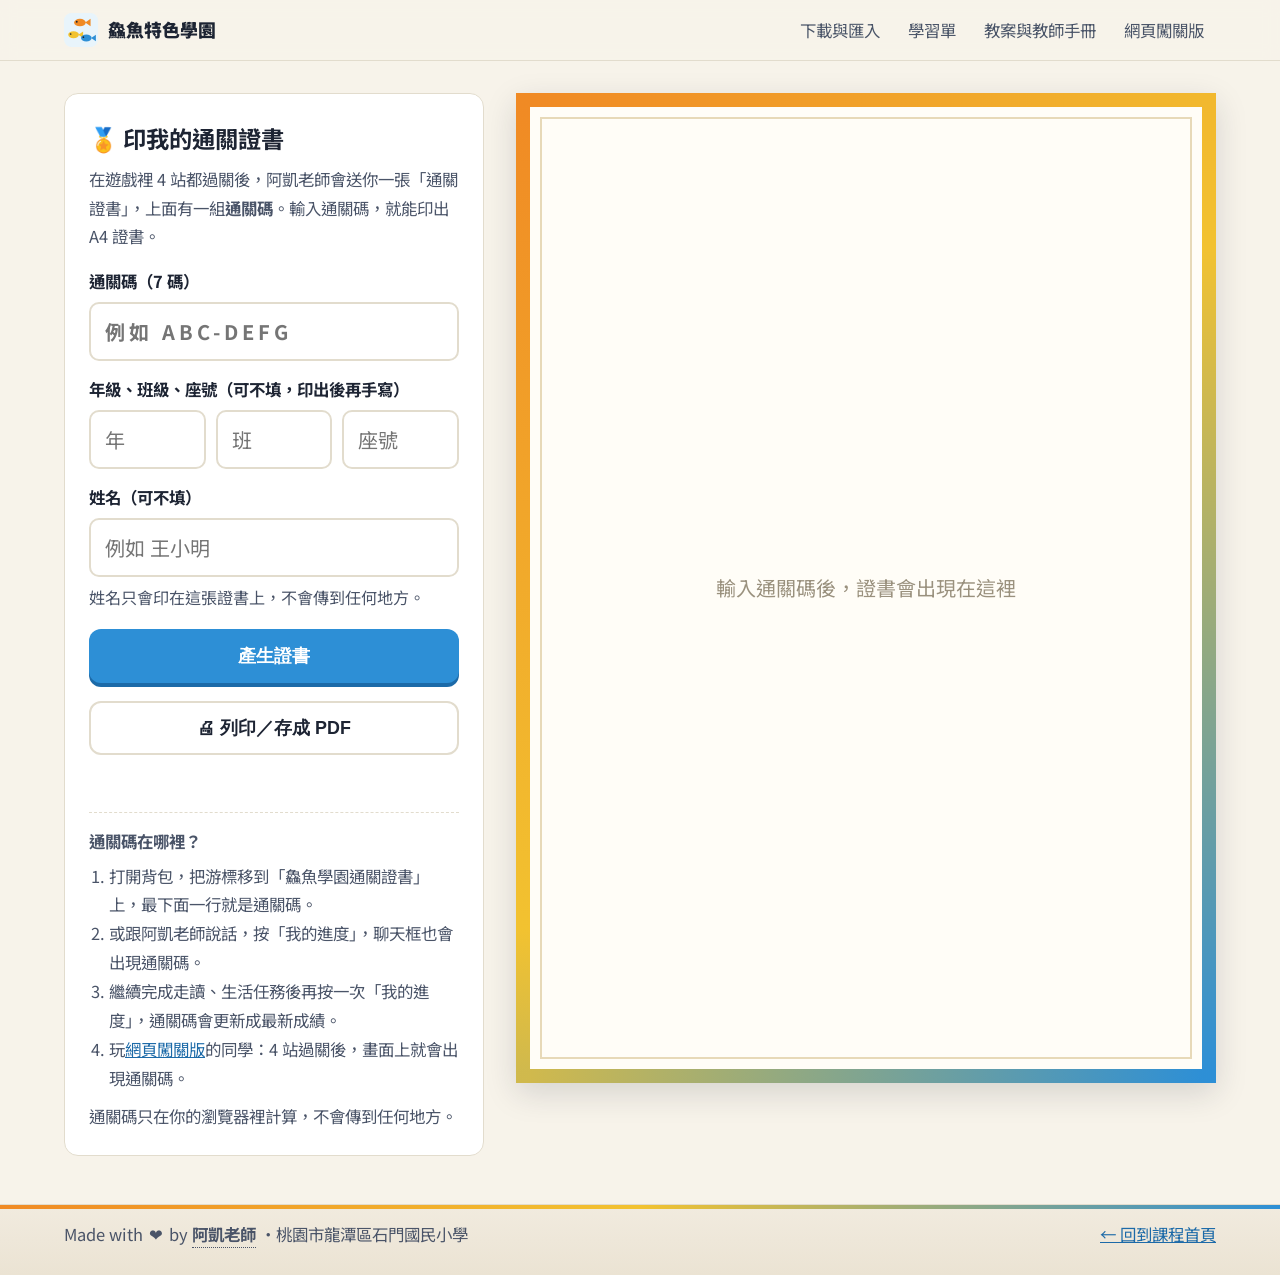
==== commit 77618e1c: "feat: 網頁版闖關紀錄傳到老師後台試算表，證書可加姓名 - 新增 xianyu-record.js：學生登記年、班、座號（不收姓名，可選先不登記），闖關站開始／過關（秒數、答錯次數）、4 站全過、" ====
--- a/certificate.html
+++ b/certificate.html
@@ -86,6 +86,9 @@
       <input id="cls" inputmode="numeric" maxlength="3" placeholder="班">
       <input id="seat" inputmode="numeric" maxlength="3" placeholder="座號">
     </div>
+    <label for="nm">姓名（可不填）</label>
+    <input id="nm" maxlength="12" autocomplete="off" placeholder="例如 王小明">
+    <p style="margin:6px 0 0;font-size:var(--fs-xs)">姓名只會印在這張證書上，不會傳到任何地方。</p>
     <button class="btn btn-main" type="submit">產生證書</button>
     <button class="btn btn-ghost" type="button" id="print" disabled>🖨 列印／存成 PDF</button>
     <div class="msg" id="msg" role="status"></div>
@@ -155,6 +158,7 @@
       <h2>通關證書</h2>
       <p class="sub2">${v.web ? '鱻魚特色學園・網頁闖關版' : 'Minecraft 教育版・鱻魚特色學園'}</p>
       <p class="name"><b>${blank($('grade').value)}</b> 年 <b>${blank($('cls').value)}</b> 班 <b>${blank($('seat').value)}</b> 號</p>
+      ${$('nm').value.trim() ? `<p class="name">姓名 <b>${esc($('nm').value.trim())}</b></p>` : ''}
       <p class="lead2">${v.web ? '在「鱻魚特色學園」網頁闖關版與 360° 虛擬導覽中，完成了以下挑戰：' : '在「鱻魚特色學園」課程世界中，完成了以下挑戰：'}</p>
       <table>
         <tr><td>鱻魚學園 4 站闖關</td><td>${v.stations} / 4 站</td></tr>
@@ -188,6 +192,11 @@
   });
   $('print').addEventListener('click', () => window.print());
   // 從網頁闖關版按「印證書」過來時，網址會帶 ?code=，直接幫忙填好並產生
+  // 網頁版登記過年班座號（xianyu-record.js），就先幫忙填好；測試用的 0 年不填
+  try {
+    const who = JSON.parse(localStorage.getItem('xianyu-web-student') || 'null');
+    if (who && !who.skip && who.grade > 0) { $('grade').value = who.grade; $('cls').value = who.cls; $('seat').value = who.seat; }
+  } catch (e) { /* 私密視窗：不預填 */ }
   const qc = new URLSearchParams(location.search).get('code');
   if (qc) { $('code').value = qc.toUpperCase().slice(0, 9); $('form').requestSubmit ? $('form').requestSubmit() : $('form').dispatchEvent(new Event('submit')); }
 </script>
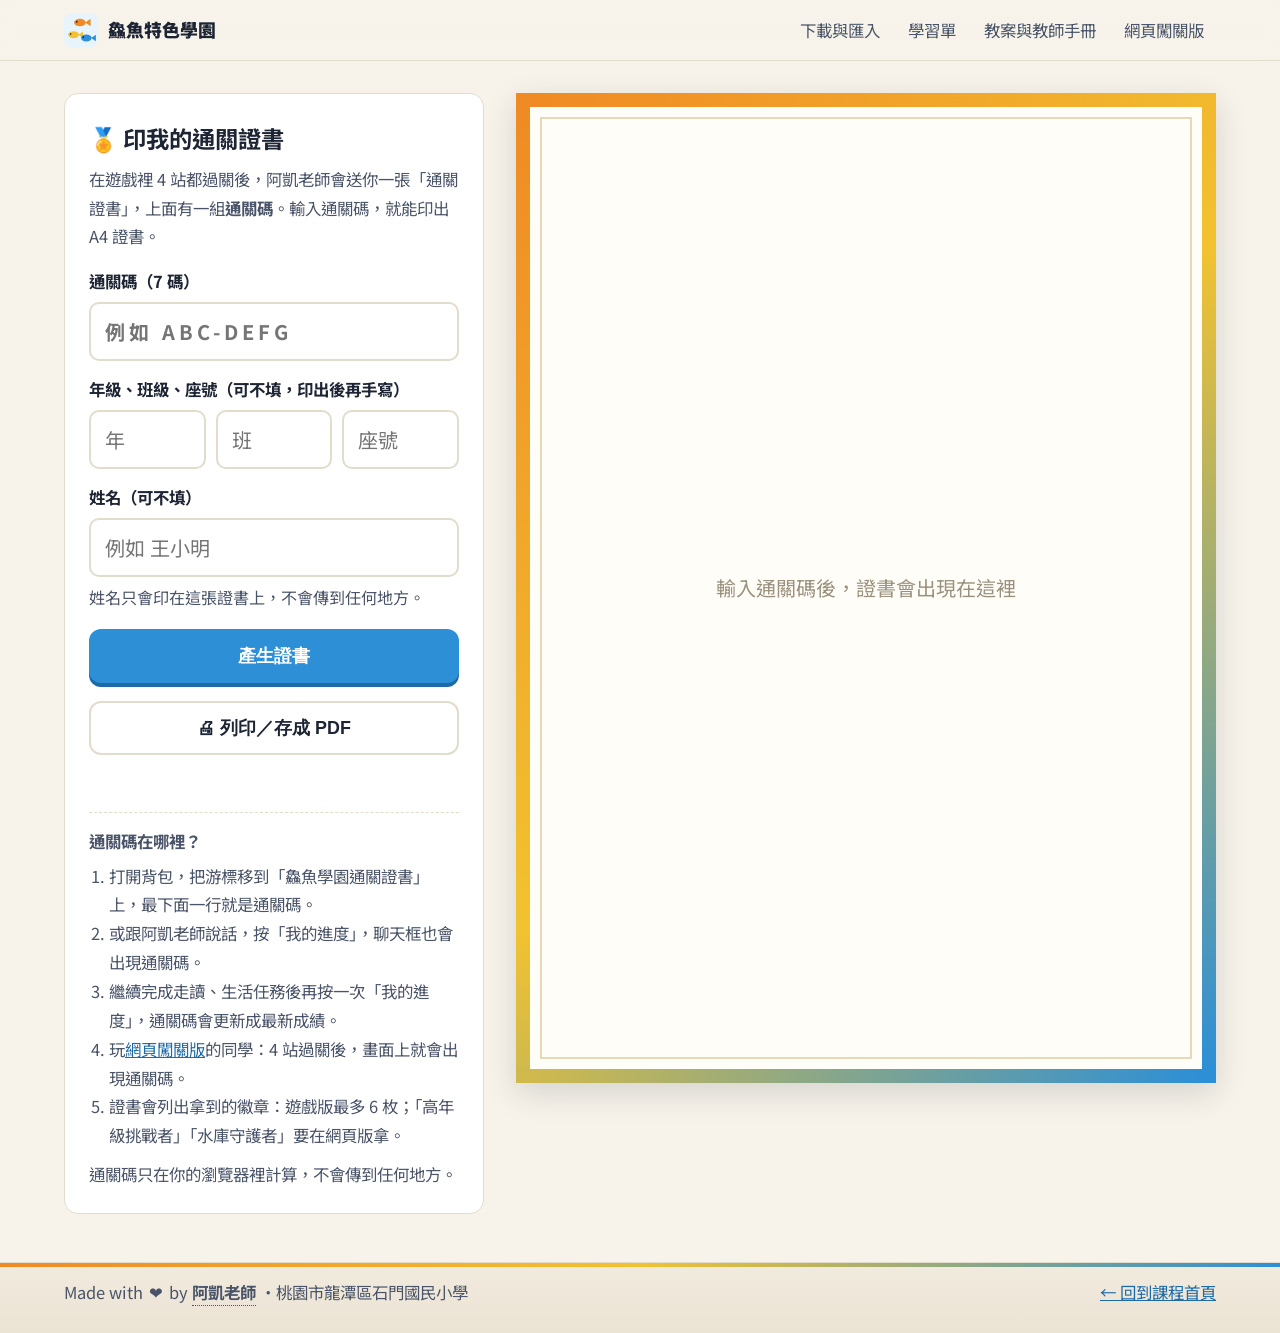
==== commit c608db45: "feat: 遊戲拿到的通關碼印證書也列出徽章 - 遊戲通關碼可算出 6 枚徽章（愛水小尖兵、石門小導遊、走讀達人、分類高手、節電小尖兵、綠能小博士），標示「遊戲版」 - 高年級挑戰者、水庫守護者只在網" ====
--- a/certificate.html
+++ b/certificate.html
@@ -99,6 +99,7 @@
         <li>或跟阿凱老師說話，按「我的進度」，聊天框也會出現通關碼。</li>
         <li>繼續完成走讀、生活任務後再按一次「我的進度」，通關碼會更新成最新成績。</li>
         <li>玩<a href="quest.html">網頁闖關版</a>的同學：4 站過關後，畫面上就會出現通關碼。</li>
+        <li>證書會列出拿到的徽章：遊戲版最多 6 枚；「高年級挑戰者」「水庫守護者」要在網頁版拿。</li>
       </ol>
       <p style="margin:10px 0 0">通關碼只在你的瀏覽器裡計算，不會傳到任何地方。</p>
     </div>
@@ -135,7 +136,17 @@
     let n = 0n; for (const x of d.slice(0, 6)) n = n * 32n + BigInt(x);
     if (n >= M) return null;
     n = (((n - B) % M + M) % M) * inv % M;
-    // 112,000,000 以上 = 網頁闖關版的碼（4 站已過關；只記景點數×8＋走讀數）
+    // 112,100,000 起 = 網頁版第 2 版（2026-11-23）：景點、走讀、垃圾分類、關燈、太陽能、冷氣、魔王關、高年級站數
+    //   編碼順序和 assets/js/xianyu-web.js 的 code() 一致，改一邊要一起改另一邊
+    if (n >= 112100000n) {
+      let r = n - 112100000n;
+      if (r >= 448000n) return null;
+      const take = (m) => { const x = Number(r % m); r /= m; return x; };
+      const hi = take(5n), boss = take(2n), ac = take(2n), solar = take(2n), power = take(2n), recycle = take(100n), walk = take(8n), landmarks = Number(r);
+      if (landmarks > 6) return null;
+      return { stations: 4, landmarks, walk, recycle, power, solar, ac, boss, hi, eco: 0, walk100m: 0, web: true, v2: true };
+    }
+    // 112,000,000 以上 = 網頁闖關版第 1 版的碼（4 站已過關；只記景點數×8＋走讀數）
     if (n >= 112000000n) {
       const r = n - 112000000n;
       if (r >= 56n) return null;
@@ -145,6 +156,19 @@
     for (const [k, r] of [...FIELDS].reverse()) { out[k] = Number(n % BigInt(r)); n /= BigInt(r); }
     return n === 0n ? out : null;
   }
+  // 徽章規則和 assets/js/xianyu-web.js 的 BADGES 一致
+  // 第 4 欄 true＝遊戲裡拿到的通關碼也算得出來（遊戲碼沒有記高年級站數和魔王關，2026-11-23）
+  const BADGES = [
+    ['🏅', '愛水小尖兵', (v) => v.stations >= 4, true], ['🎓', '高年級挑戰者', (v) => v.hi >= 4, false],
+    ['🧭', '石門小導遊', (v) => v.landmarks >= 6, true], ['🌊', '走讀達人', (v) => v.walk >= 7, true],
+    ['♻️', '分類高手', (v) => v.recycle >= 10, true], ['💡', '節電小尖兵', (v) => v.power && v.ac, true],
+    ['☀️', '綠能小博士', (v) => v.solar, true], ['🛡️', '水庫守護者', (v) => v.boss, false],
+  ];
+  const badgeLine = (v) => {
+    const pool = v.web ? BADGES : BADGES.filter((b) => b[3]);
+    const got = pool.filter((b) => b[2](v));
+    return (got.length ? got.map((b) => b[0]).join(' ') : '－') + `（${got.length}/${pool.length}${v.web ? '' : '，遊戲版'}）`;
+  };
   const $ = (id) => document.getElementById(id);
   const esc = (s) => String(s).replace(/[&<>"]/g, (c) => ({ '&': '&amp;', '<': '&lt;', '>': '&gt;', '"': '&quot;' }[c]));
   const mark = (b) => b ? '<span class="ok">✔ 完成</span>' : '<span class="no">－</span>';
@@ -159,18 +183,26 @@
       <p class="sub2">${v.web ? '鱻魚特色學園・網頁闖關版' : 'Minecraft 教育版・鱻魚特色學園'}</p>
       <p class="name"><b>${blank($('grade').value)}</b> 年 <b>${blank($('cls').value)}</b> 班 <b>${blank($('seat').value)}</b> 號</p>
       ${$('nm').value.trim() ? `<p class="name">姓名 <b>${esc($('nm').value.trim())}</b></p>` : ''}
-      <p class="lead2">${v.web ? '在「鱻魚特色學園」網頁闖關版與 360° 虛擬導覽中，完成了以下挑戰：' : '在「鱻魚特色學園」課程世界中，完成了以下挑戰：'}</p>
+      <p class="lead2">${v.web ? '在「鱻魚特色學園」網頁版（闖關、360° 導覽、生活減碳、魔王關）中，完成了以下挑戰：' : '在「鱻魚特色學園」課程世界中，完成了以下挑戰：'}</p>
       <table>
         <tr><td>鱻魚學園 4 站闖關</td><td>${v.stations} / 4 站</td></tr>
         <tr><td>石門地圖景點${v.web ? '導覽' : '打卡'}</td><td>${v.landmarks} / 6 個</td></tr>
         <tr><td>環境教育走讀</td><td>${v.walk} / 7 站</td></tr>
+        ${v.v2 ? `
+        <tr><td>垃圾分類</td><td>${v.recycle >= 99 ? '99 件以上' : v.recycle + ' 件'}</td></tr>
+        <tr><td>隨手關燈</td><td>${mark(v.power)}</td></tr>
+        <tr><td>冷氣調到 26～28 度</td><td>${mark(v.ac)}</td></tr>
+        <tr><td>太陽能小站</td><td>${mark(v.solar)}</td></tr>
+        <tr><td>魔王關・水庫守護者</td><td>${mark(v.boss)}</td></tr>
+        <tr><td>獲得徽章</td><td>${badgeLine(v)}</td></tr>` : ''}
         ${v.web ? '' : `
         <tr><td>垃圾分類</td><td>${v.recycle >= 99 ? '99 件以上' : v.recycle + ' 件'}</td></tr>
         <tr><td>隨手關燈</td><td>${mark(v.power)}</td></tr>
         <tr><td>冷氣調到 26～28 度</td><td>${mark(v.ac)}</td></tr>
         <tr><td>太陽能小站</td><td>${mark(v.solar)}</td></tr>
         <tr><td>生態觀察家</td><td>${v.eco} / 4 種生物</td></tr>
-        <tr><td>綠色交通（步行）</td><td>約 ${(v.walk100m * 100).toLocaleString()} 公尺</td></tr>`}
+        <tr><td>綠色交通（步行）</td><td>約 ${(v.walk100m * 100).toLocaleString()} 公尺</td></tr>
+        <tr><td>獲得徽章</td><td>${badgeLine(v)}</td></tr>`}
       </table>
       <div class="foot">
         <div><div>${roc}</div><div class="code">通關碼 ${esc(code)}</div></div>
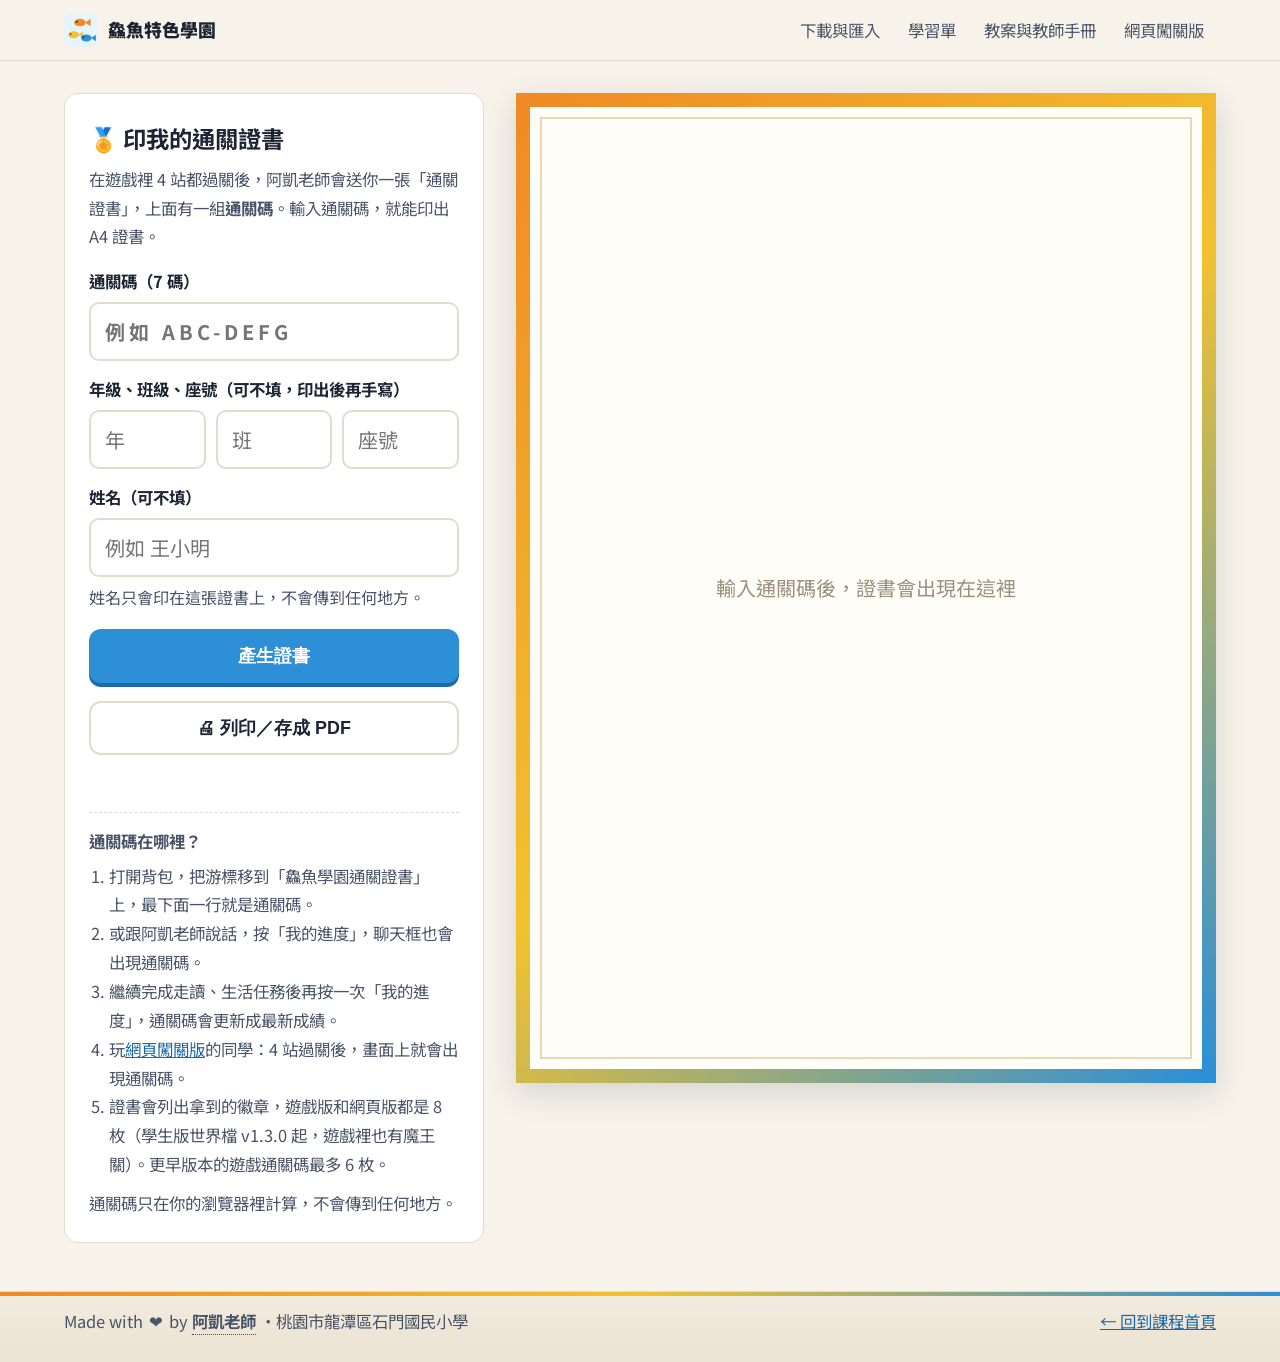
==== commit 0d1a64b7: "feat: 證書頁看得懂遊戲版第 2 版通關碼（高年級、魔王關、8 枚徽章） Co-Authored-By: Claude Opus 5.5 <noreply@anthropic.com>" ====
--- a/certificate.html
+++ b/certificate.html
@@ -43,6 +43,15 @@
   .cert td { padding: 1.1% 2%; border-bottom: 1px dashed #e2d6bd; }
   .cert td:last-child { text-align: right; font-weight: 700; white-space: nowrap; }
   .cert .ok { color: #2f7d32; } .cert .no { color: #a0a0a0; }
+  /* 徽章那一列放大（2026-11-23 老師要求）：圖示大、後面的枚數小一點 */
+  .cert td:first-child { white-space: nowrap; }   /* 左邊項目名稱不換行，徽章那格再長也不會擠到它 */
+  .cert tr.bdg-row td { padding-top: 2%; padding-bottom: 2%; vertical-align: middle; }
+  .cert tr.bdg-row td:first-child { font-weight: 700; white-space: nowrap; }
+  .cert tr.bdg-row td:last-child { white-space: normal; }
+  .cert .bdg-ic { font-size: 1.9em; letter-spacing: .04em; line-height: 1.2; vertical-align: middle; white-space: nowrap; }
+  .cert .bdg-n { display: block; font-size: .78em; color: var(--ink-soft); margin-top: 2px; }
+  .cert .bdg-n .nm { white-space: nowrap; }   /* 徽章名稱不要從中間斷開 */
+  @media screen and (max-width: 640px) { .cert .bdg-ic { font-size: 1.3em; white-space: normal; } .cert td:first-child { white-space: normal; } }
   .cert .foot { margin-top: auto; display: flex; justify-content: space-between; align-items: flex-end; gap: 12px; font-size: clamp(.8rem, 1.6vw, 1rem); }
   .cert .sign { text-align: right; }
   .cert .sign strong { font-family: "Noto Serif TC", serif; font-size: clamp(1rem, 2.2vw, 1.4rem); }
@@ -56,6 +65,7 @@
     .cert-page { display: block; padding: 0; max-width: none; }
     .cert { width: 210mm; height: 297mm; aspect-ratio: auto; box-shadow: none; padding: 18mm 20mm; }
     .cert table { font-size: 13pt; } .cert h2 { font-size: 34pt; } .cert .school { font-size: 16pt; }
+    .cert .bdg-ic { font-size: 23pt; } .cert .bdg-n { font-size: 10pt; }
     .cert .name { font-size: 16pt; } .cert .lead2 { font-size: 13pt; } .cert .foot { font-size: 12pt; }
     * { -webkit-print-color-adjust: exact; print-color-adjust: exact; }
   }
@@ -99,7 +109,7 @@
         <li>或跟阿凱老師說話，按「我的進度」，聊天框也會出現通關碼。</li>
         <li>繼續完成走讀、生活任務後再按一次「我的進度」，通關碼會更新成最新成績。</li>
         <li>玩<a href="quest.html">網頁闖關版</a>的同學：4 站過關後，畫面上就會出現通關碼。</li>
-        <li>證書會列出拿到的徽章：遊戲版最多 6 枚；「高年級挑戰者」「水庫守護者」要在網頁版拿。</li>
+        <li>證書會列出拿到的徽章，遊戲版和網頁版都是 8 枚（學生版世界檔 v1.3.0 起，遊戲裡也有魔王關）。更早版本的遊戲通關碼最多 6 枚。</li>
       </ol>
       <p style="margin:10px 0 0">通關碼只在你的瀏覽器裡計算，不會傳到任何地方。</p>
     </div>
@@ -136,6 +146,17 @@
     let n = 0n; for (const x of d.slice(0, 6)) n = n * 32n + BigInt(x);
     if (n >= M) return null;
     n = (((n - B) % M + M) % M) * inv % M;
+    // 112,600,000 起 = 遊戲版第 2 版（2026-11-23，學生版世界檔 v1.3.0 起）：多記高年級站數和魔王關
+    //   編碼順序和遊戲 certCode() 一致：(闖關站數,高年級站數) 15 種、景點 7、走讀 8、垃圾分類 31、關燈 2、生態 5、步行 10、太陽能 2、冷氣 2、魔王關 2
+    if (n >= 112600000n) {
+      let r = n - 112600000n;
+      if (r >= 20832000n) return null;
+      const take = (m) => { const x = Number(r % m); r /= m; return x; };
+      const boss = take(2n), ac = take(2n), solar = take(2n), walk100m = take(10n), eco = take(5n), power = take(2n), recycle = take(31n), walk = take(8n), landmarks = take(7n), pair = Number(r);
+      let stations = 0; while ((stations + 1) * (stations + 2) / 2 <= pair) stations++;
+      const hi = pair - stations * (stations + 1) / 2;
+      return { stations, hi, landmarks, walk, recycle, power, eco, walk100m, solar, ac, boss, g2: true };
+    }
     // 112,100,000 起 = 網頁版第 2 版（2026-11-23）：景點、走讀、垃圾分類、關燈、太陽能、冷氣、魔王關、高年級站數
     //   編碼順序和 assets/js/xianyu-web.js 的 code() 一致，改一邊要一起改另一邊
     if (n >= 112100000n) {
@@ -157,7 +178,7 @@
     return n === 0n ? out : null;
   }
   // 徽章規則和 assets/js/xianyu-web.js 的 BADGES 一致
-  // 第 4 欄 true＝遊戲裡拿到的通關碼也算得出來（遊戲碼沒有記高年級站數和魔王關，2026-11-23）
+  // 第 4 欄 true＝第 1 版遊戲通關碼也算得出來（第 1 版遊戲碼沒有記高年級站數和魔王關；第 2 版遊戲碼 g2 八枚都算得出來）
   const BADGES = [
     ['🏅', '愛水小尖兵', (v) => v.stations >= 4, true], ['🎓', '高年級挑戰者', (v) => v.hi >= 4, false],
     ['🧭', '石門小導遊', (v) => v.landmarks >= 6, true], ['🌊', '走讀達人', (v) => v.walk >= 7, true],
@@ -165,9 +186,9 @@
     ['☀️', '綠能小博士', (v) => v.solar, true], ['🛡️', '水庫守護者', (v) => v.boss, false],
   ];
   const badgeLine = (v) => {
-    const pool = v.web ? BADGES : BADGES.filter((b) => b[3]);
+    const pool = v.web || v.g2 ? BADGES : BADGES.filter((b) => b[3]);
     const got = pool.filter((b) => b[2](v));
-    return (got.length ? got.map((b) => b[0]).join(' ') : '－') + `（${got.length}/${pool.length}${v.web ? '' : '，遊戲版'}）`;
+    return `<span class="bdg-ic">${got.length ? got.map((b) => b[0]).join(' ') : '－'}</span><span class="bdg-n">${got.map((b) => `<span class="nm">${b[1]}</span>`).join('、') || '還沒有徽章'}（${got.length}/${pool.length}${v.web || v.g2 ? '' : '，舊版遊戲通關碼'}）</span>`;
   };
   const $ = (id) => document.getElementById(id);
   const esc = (s) => String(s).replace(/[&<>"]/g, (c) => ({ '&': '&amp;', '<': '&lt;', '>': '&gt;', '"': '&quot;' }[c]));
@@ -185,7 +206,7 @@
       ${$('nm').value.trim() ? `<p class="name">姓名 <b>${esc($('nm').value.trim())}</b></p>` : ''}
       <p class="lead2">${v.web ? '在「鱻魚特色學園」網頁版（闖關、360° 導覽、生活減碳、魔王關）中，完成了以下挑戰：' : '在「鱻魚特色學園」課程世界中，完成了以下挑戰：'}</p>
       <table>
-        <tr><td>鱻魚學園 4 站闖關</td><td>${v.stations} / 4 站</td></tr>
+        <tr><td>鱻魚學園 4 站闖關</td><td>${v.stations} / 4 站${v.hi ? `（高年級挑戰 ${v.hi} 站）` : ''}</td></tr>
         <tr><td>石門地圖景點${v.web ? '導覽' : '打卡'}</td><td>${v.landmarks} / 6 個</td></tr>
         <tr><td>環境教育走讀</td><td>${v.walk} / 7 站</td></tr>
         ${v.v2 ? `
@@ -194,15 +215,16 @@
         <tr><td>冷氣調到 26～28 度</td><td>${mark(v.ac)}</td></tr>
         <tr><td>太陽能小站</td><td>${mark(v.solar)}</td></tr>
         <tr><td>魔王關・水庫守護者</td><td>${mark(v.boss)}</td></tr>
-        <tr><td>獲得徽章</td><td>${badgeLine(v)}</td></tr>` : ''}
+        <tr class="bdg-row"><td>獲得徽章</td><td>${badgeLine(v)}</td></tr>` : ''}
         ${v.web ? '' : `
-        <tr><td>垃圾分類</td><td>${v.recycle >= 99 ? '99 件以上' : v.recycle + ' 件'}</td></tr>
+        <tr><td>垃圾分類</td><td>${v.g2 && v.recycle >= 30 ? '30 件以上' : v.recycle >= 99 ? '99 件以上' : v.recycle + ' 件'}</td></tr>
         <tr><td>隨手關燈</td><td>${mark(v.power)}</td></tr>
         <tr><td>冷氣調到 26～28 度</td><td>${mark(v.ac)}</td></tr>
         <tr><td>太陽能小站</td><td>${mark(v.solar)}</td></tr>
         <tr><td>生態觀察家</td><td>${v.eco} / 4 種生物</td></tr>
-        <tr><td>綠色交通（步行）</td><td>約 ${(v.walk100m * 100).toLocaleString()} 公尺</td></tr>
-        <tr><td>獲得徽章</td><td>${badgeLine(v)}</td></tr>`}
+        <tr><td>綠色交通（步行）</td><td>${v.g2 && v.walk100m >= 9 ? '900 公尺以上' : `約 ${(v.walk100m * 100).toLocaleString()} 公尺`}</td></tr>
+        ${v.g2 ? `<tr><td>魔王關・水庫守護者</td><td>${mark(v.boss)}</td></tr>` : ''}
+        <tr class="bdg-row"><td>獲得徽章</td><td>${badgeLine(v)}</td></tr>`}
       </table>
       <div class="foot">
         <div><div>${roc}</div><div class="code">通關碼 ${esc(code)}</div></div>
